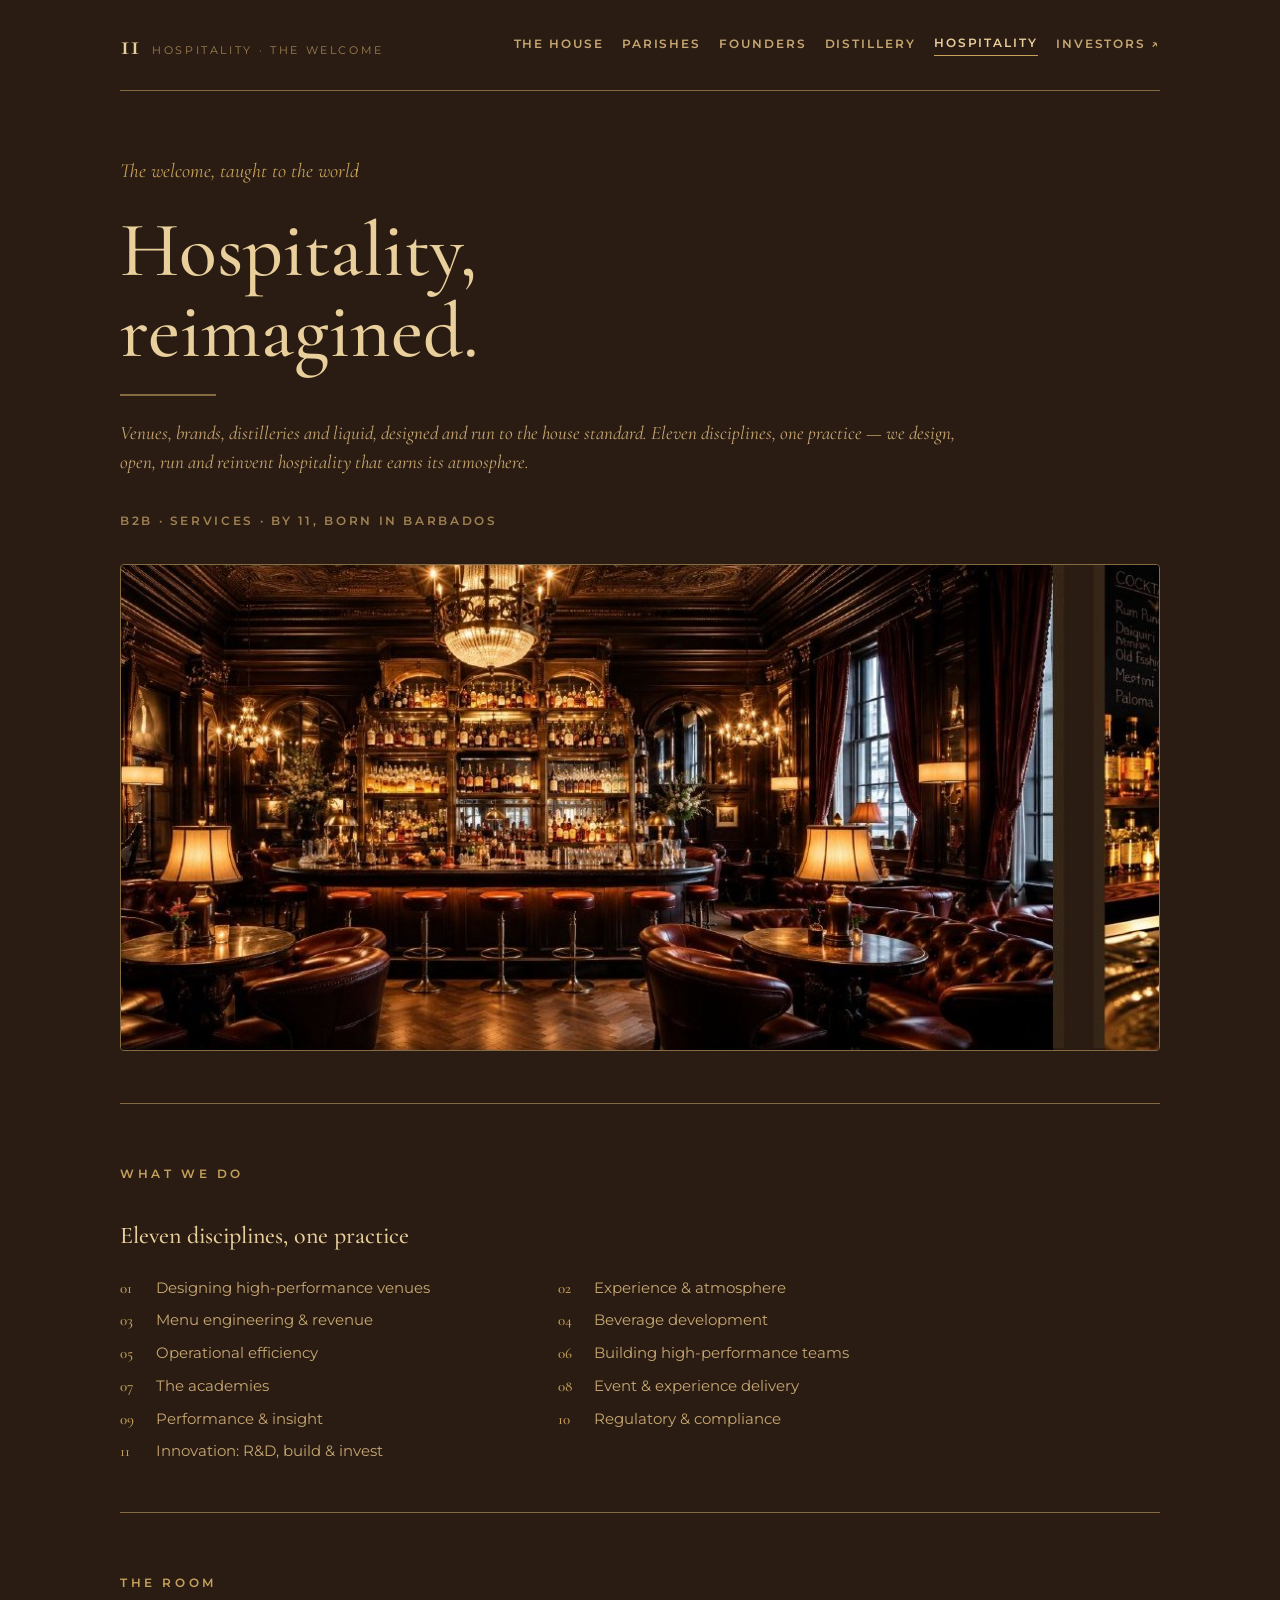
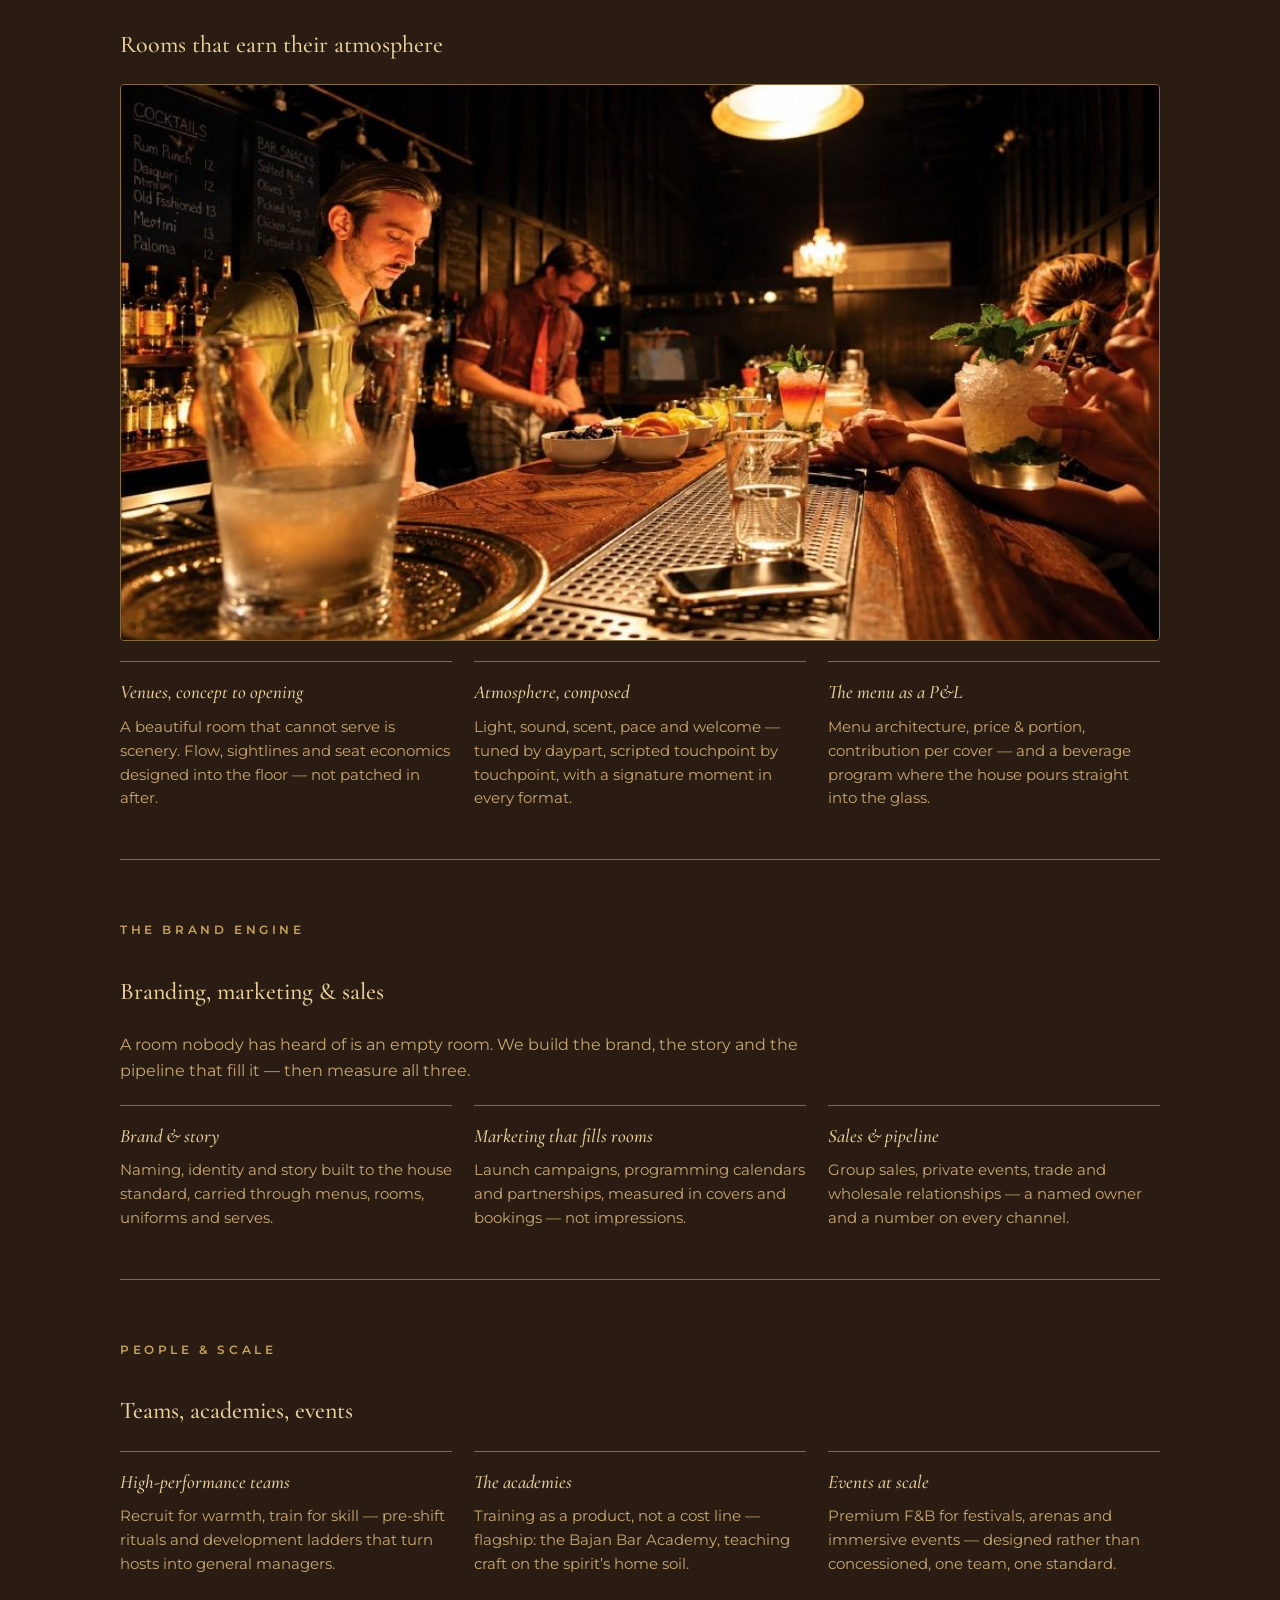
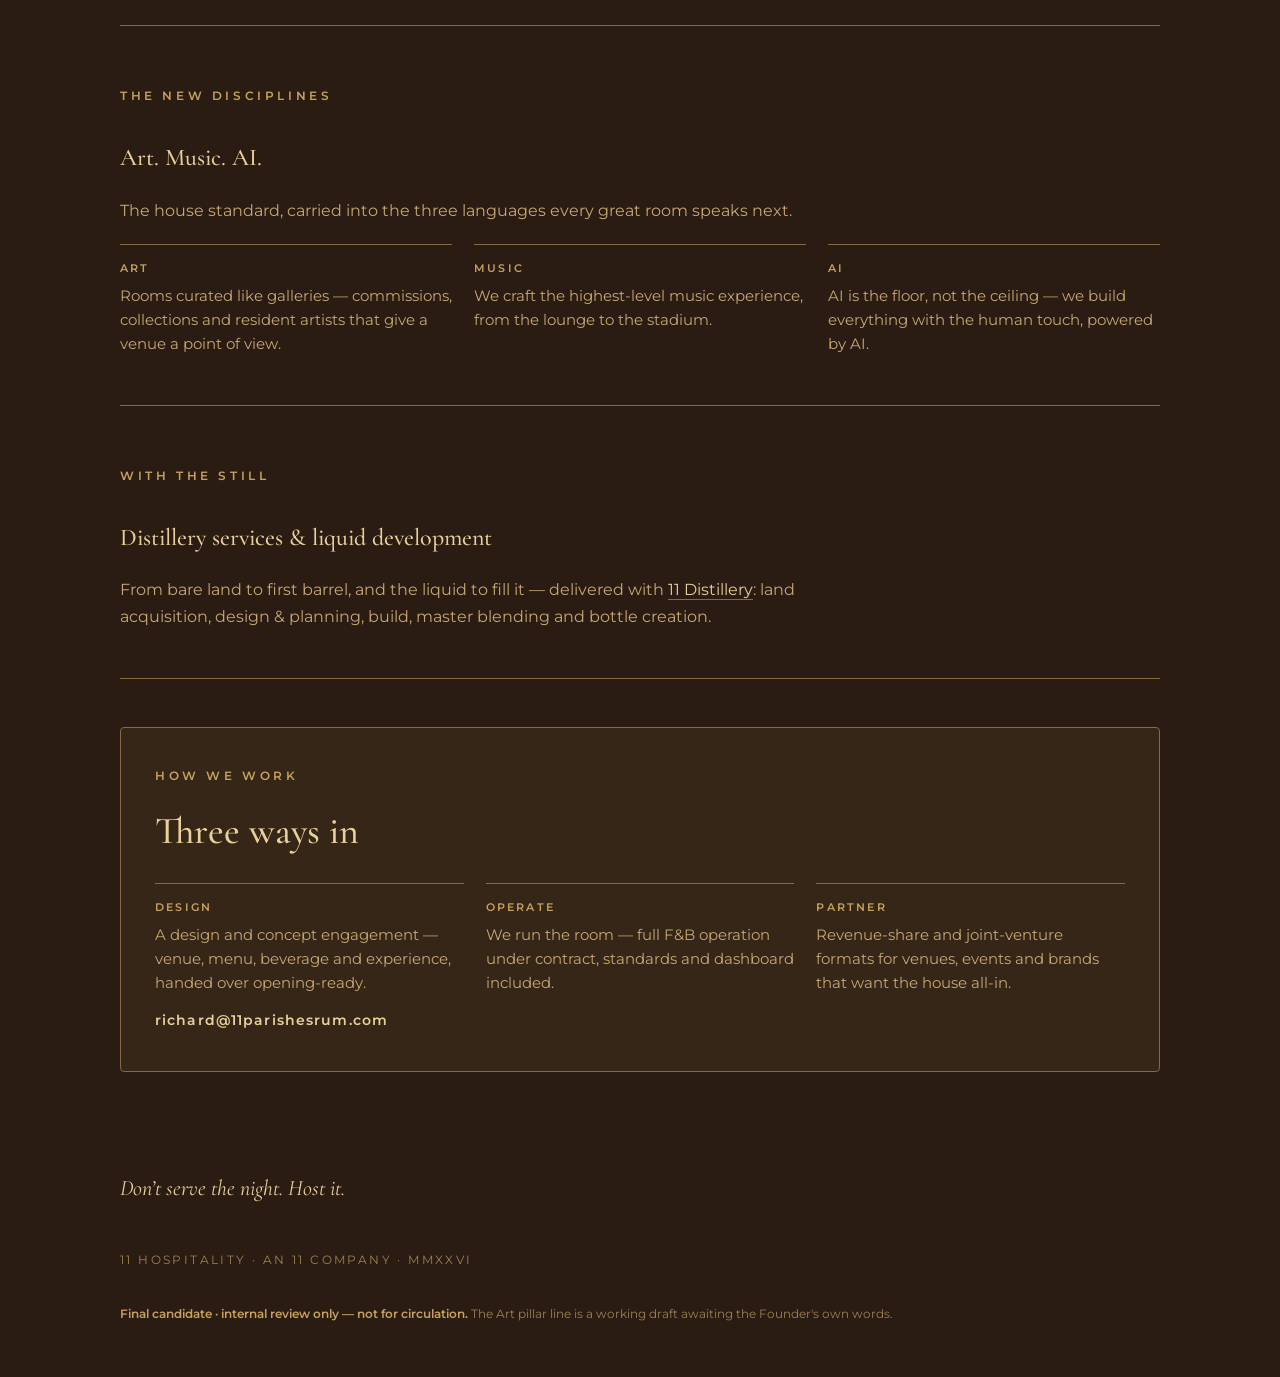
==== consultancy.html @ 9527bbc1 "Nav: 'Live site' -> 'Investors'; remove Final candidate badge Co-Authored-By: Claude Fable 5 <norepl" ====
<!DOCTYPE html>
<html lang="en">
<head>
<meta charset="utf-8">
<meta name="viewport" content="width=device-width, initial-scale=1, viewport-fit=cover">
<title>11 Hospitality</title>
<link rel="stylesheet" href="https://fonts.googleapis.com/css2?family=Cormorant+Garamond:ital,wght@0,400;0,500;0,600;1,400;1,500&family=Montserrat:wght@400;500;600;700&display=swap">
<link rel="stylesheet" href="style.css">
</head>
<body>
<div class="wrap">
  <header class="top">
    <div class="mark"><a class="eleven" href="index.html">11</a><span class="dom">Hospitality · The welcome</span></div>
    <nav class="site">
      <a href="index.html">The House</a>
      <a href="parishes.html">Parishes</a>
      <a href="founders-club.html">Founders</a>
      <a href="distillery.html">Distillery</a>
      <a class="here" href="consultancy.html">Hospitality</a>
      <a href="https://www.11parishesrum.com/" target="_blank" rel="noopener">Investors ↗</a>
    </nav>
  </header>

  <div class="hero">
    <p class="pre">The welcome, taught to the world</p>
    <h1>Hospitality,<br>reimagined.</h1>
    <div class="hrule"></div>
    <p class="lede">Venues, brands, distilleries and liquid, designed and run to the house standard. Eleven disciplines, one practice — we design, open, run and reinvent hospitality that earns its atmosphere.</p>
    <p class="coming">B2B · Services · By 11, born in Barbados</p>
    <img class="banner" src="assets/room.jpg" alt="A room composed to the house standard">
  </div>

  <section>
    <p class="kicker">What we do</p>
    <h2>Eleven disciplines, one practice</h2>
    <ol class="disc">
      <li><b>01</b> Designing high-performance venues</li>
      <li><b>02</b> Experience &amp; atmosphere</li>
      <li><b>03</b> Menu engineering &amp; revenue</li>
      <li><b>04</b> Beverage development</li>
      <li><b>05</b> Operational efficiency</li>
      <li><b>06</b> Building high-performance teams</li>
      <li><b>07</b> The academies</li>
      <li><b>08</b> Event &amp; experience delivery</li>
      <li><b>09</b> Performance &amp; insight</li>
      <li><b>10</b> Regulatory &amp; compliance</li>
      <li><b>11</b> Innovation: R&amp;D, build &amp; invest</li>
    </ol>
  </section>

  <section>
    <p class="kicker">The room</p>
    <h2>Rooms that earn their atmosphere</h2>
    <img class="banner" src="assets/welcome.jpg" alt="The welcome — the room at service">
    <div class="cols">
      <div class="col"><h3>Venues, concept to opening</h3><p>A beautiful room that cannot serve is scenery. Flow, sightlines and seat economics designed into the floor — not patched in after.</p></div>
      <div class="col"><h3>Atmosphere, composed</h3><p>Light, sound, scent, pace and welcome — tuned by daypart, scripted touchpoint by touchpoint, with a signature moment in every format.</p></div>
      <div class="col"><h3>The menu as a P&amp;L</h3><p>Menu architecture, price &amp; portion, contribution per cover — and a beverage program where the house pours straight into the glass.</p></div>
    </div>
  </section>

  <section>
    <p class="kicker">The brand engine</p>
    <h2>Branding, marketing &amp; sales</h2>
    <p class="lede">A room nobody has heard of is an empty room. We build the brand, the story and the pipeline that fill it — then measure all three.</p>
    <div class="cols">
      <div class="col"><h3>Brand &amp; story</h3><p>Naming, identity and story built to the house standard, carried through menus, rooms, uniforms and serves.</p></div>
      <div class="col"><h3>Marketing that fills rooms</h3><p>Launch campaigns, programming calendars and partnerships, measured in covers and bookings — not impressions.</p></div>
      <div class="col"><h3>Sales &amp; pipeline</h3><p>Group sales, private events, trade and wholesale relationships — a named owner and a number on every channel.</p></div>
    </div>
  </section>

  <section>
    <p class="kicker">People &amp; scale</p>
    <h2>Teams, academies, events</h2>
    <div class="cols">
      <div class="col"><h3>High-performance teams</h3><p>Recruit for warmth, train for skill — pre-shift rituals and development ladders that turn hosts into general managers.</p></div>
      <div class="col"><h3>The academies</h3><p>Training as a product, not a cost line — flagship: the Bajan Bar Academy, teaching craft on the spirit&rsquo;s home soil.</p></div>
      <div class="col"><h3>Events at scale</h3><p>Premium F&amp;B for festivals, arenas and immersive events — designed rather than concessioned, one team, one standard.</p></div>
    </div>
  </section>

  <section>
    <p class="kicker">The new disciplines</p>
    <h2>Art. Music. AI.</h2>
    <p class="lede">The house standard, carried into the three languages every great room speaks next.</p>
    <div class="cols">
      <div class="col"><span class="tag">Art</span><p>Rooms curated like galleries — commissions, collections and resident artists that give a venue a point of view.</p></div>
      <div class="col"><span class="tag">Music</span><p>We craft the highest-level music experience, from the lounge to the stadium.</p></div>
      <div class="col"><span class="tag">AI</span><p>AI is the floor, not the ceiling — we build everything with the human touch, powered by AI.</p></div>
    </div>
  </section>

  <section>
    <p class="kicker">With the still</p>
    <h2>Distillery services &amp; liquid development</h2>
    <p class="lede">From bare land to first barrel, and the liquid to fill it — delivered with <a href="distillery.html">11 Distillery</a>: land acquisition, design &amp; planning, build, master blending and bottle creation.</p>
  </section>

  <section class="last">
    <div class="band">
      <p class="kicker">How we work</p>
      <h2>Three ways in</h2>
      <div class="cols" style="padding-top:6px;">
        <div class="col"><span class="tag">Design</span><p>A design and concept engagement — venue, menu, beverage and experience, handed over opening-ready.</p></div>
        <div class="col"><span class="tag">Operate</span><p>We run the room — full F&amp;B operation under contract, standards and dashboard included.</p></div>
        <div class="col"><span class="tag">Partner</span><p>Revenue-share and joint-venture formats for venues, events and brands that want the house all-in.</p></div>
      </div>
      <p class="mail">richard@11parishesrum.com</p>
    </div>
  </section>

  <footer>
    <p class="line">Don&rsquo;t serve the night. Host it.</p>
    <p class="small">11 Hospitality · An 11 company · MMXXVI</p>
    <p class="note"><b>Final candidate · internal review only — not for circulation.</b> The Art pillar line is a working draft awaiting the Founder's own words.</p>
  </footer>
</div>
</body>
</html>
---- style.css ----
/* 11 house — shared estate styles. One dark-rum world. */
:root{
  --rum:#2A1C12; --panel:#352618; --panel-2:#3E2C1C;
  --display:#E9CF9B; --body:#C7A773; --kicker:#C6A15B; --quiet:#9E8052; --rule:#856B42;
  --serif:'Cormorant Garamond', Georgia, serif; --sans:Montserrat, Arial, sans-serif;
  color-scheme: dark;
}
*{box-sizing:border-box;}
body{margin:0; background:var(--rum); color:var(--body); font-family:var(--sans); font-size:16px; line-height:1.65;
  padding-left:max(16px, env(safe-area-inset-left, 0px)); padding-right:max(16px, env(safe-area-inset-right, 0px));}
img{max-width:100%;}
.wrap{max-width:1040px; margin:0 auto;}
a{color:var(--display); text-decoration:none; border-bottom:1px solid var(--rule);}
a:hover{border-bottom-color:var(--display);}
a:focus-visible{outline:2px solid var(--kicker); outline-offset:3px;}
h1,h2,h3{font-family:var(--serif); font-weight:500; color:var(--display); text-wrap:balance; margin:0;}
.kicker{font-size:12px; font-weight:600; letter-spacing:.3em; text-transform:uppercase; color:var(--kicker);}

/* masthead + nav */
header.top{display:flex; align-items:center; justify-content:space-between; gap:14px; padding-block:20px; border-bottom:1px solid var(--rule); flex-wrap:wrap;}
.mark{display:flex; align-items:baseline; gap:12px;}
.mark a.eleven{font-family:var(--serif); font-size:30px; font-weight:600; color:var(--display); border-bottom:none;}
.mark .dom{font-size:11px; letter-spacing:.24em; color:var(--quiet); text-transform:uppercase;}
nav.site{display:flex; gap:18px; flex-wrap:wrap; align-items:center;}
nav.site a{font-size:12px; font-weight:600; letter-spacing:.16em; text-transform:uppercase; color:var(--body); border-bottom:none; padding-bottom:2px;}
nav.site a:hover{color:var(--display);}
nav.site a.here{color:var(--display); border-bottom:1px solid var(--kicker);}
.test{font-size:10px; font-weight:700; letter-spacing:.2em; text-transform:uppercase; color:var(--rum); background:var(--kicker); padding:4px 9px; border-radius:2px; white-space:nowrap;}

/* hero */
.hero{padding-block:64px 52px; border-bottom:1px solid var(--rule); display:flex; flex-direction:column; gap:22px;}
.hero .pre{font-family:var(--serif); font-style:italic; font-size:20px; color:var(--kicker); margin:0;}
.hero h1{font-size:clamp(46px, 7vw, 78px); line-height:1.04;}
.hero .hrule{width:96px; height:2px; background:var(--rule);}
.hero p.lede{font-family:var(--serif); font-style:italic; font-size:19px; line-height:1.55; margin:0; max-width:44em;}
.hero .coming{font-size:12px; font-weight:600; letter-spacing:.22em; text-transform:uppercase; color:var(--quiet);}

/* sections */
section{padding-block:48px; border-bottom:1px solid var(--rule); display:flex; flex-direction:column; gap:20px;}
section.last{border-bottom:none;}
.lede{margin:0; max-width:44em;}
.cols{display:grid; grid-template-columns:repeat(3, 1fr); gap:22px;}
.cols.four{grid-template-columns:repeat(4, 1fr);}
.cols.two{grid-template-columns:repeat(2, 1fr);}
@media (max-width: 880px){ .cols, .cols.two{grid-template-columns:1fr;} .cols.four{grid-template-columns:1fr 1fr;} }
@media (max-width: 500px){ .cols.four{grid-template-columns:1fr;} }
.col{border-top:1px solid var(--rule); padding-top:14px; display:flex; flex-direction:column; gap:8px; min-width:0;}
.col h3{font-size:19px; font-style:italic;}
.col .tag{font-size:11px; font-weight:600; letter-spacing:.2em; text-transform:uppercase; color:var(--kicker);}
.col p{margin:0; font-size:14.5px;}

/* cards */
.cards{display:grid; grid-template-columns:repeat(3, 1fr); gap:22px;}
@media (max-width: 880px){ .cards{grid-template-columns:1fr;} }
.card{background:var(--panel); border:1px solid var(--rule); border-radius:4px; padding:28px 26px; display:flex; flex-direction:column; gap:12px; min-width:0;}
.card .ord{font-size:11px; font-weight:600; letter-spacing:.22em; text-transform:uppercase; color:var(--kicker);}
.card h3{font-size:27px;}
.card .abv{font-size:12px; letter-spacing:.18em; text-transform:uppercase; color:var(--quiet);}
.card p{margin:0; font-size:14.5px;}
.card ul{margin:0; padding:0; list-style:none; display:flex; flex-direction:column; gap:6px; font-size:14px;}
.card ul li{padding-left:15px; position:relative;}
.card ul li::before{content:"·"; position:absolute; left:2px; color:var(--kicker);}
.card .cta{margin-top:auto; padding-top:12px; border-top:1px solid var(--rule); font-size:12.5px; letter-spacing:.14em; text-transform:uppercase; font-weight:600;}
.card .cta a{border-bottom:none;}
.card .cta a::after{content:" →";}

/* discipline list */
.disc{display:grid; grid-template-columns:1fr 1fr; gap:8px 36px; margin:0; padding:0; list-style:none; font-size:15px; max-width:56em;}
@media (max-width: 700px){ .disc{grid-template-columns:1fr;} }
.disc li{padding-left:0; display:flex; gap:12px; align-items:baseline;}
.disc li b{font-family:var(--serif); color:var(--kicker); font-weight:500; min-width:1.6em;}

/* band */
.band{background:var(--panel); border:1px solid var(--rule); border-radius:4px; padding:38px 34px; display:flex; flex-direction:column; gap:14px;}
.band h2{font-size:clamp(28px, 4vw, 38px);}
.band p{margin:0; max-width:46em;}
.band .mail{font-size:14px; letter-spacing:.08em; color:var(--display); font-weight:600;}
.reserve{font-family:var(--serif); font-style:italic; font-size:18px; color:var(--quiet); margin:0;}
.smallnote{font-size:12px; color:var(--quiet); margin:0;}

/* imagery — from the working wall */
.ph{width:100%; display:block; border:1px solid var(--rule); border-radius:4px;}
.banner{width:100%; display:block; border:1px solid var(--rule); border-radius:4px;}
.card img.ph{height:200px; object-fit:cover;}
.card img.ph.black{object-position:88% center;}
.col img.ph{height:210px; object-fit:cover;}

/* footer */
footer{padding-block:28px 42px; display:flex; flex-direction:column; gap:10px;}
footer .line{font-family:var(--serif); font-style:italic; font-size:22px; color:var(--display);}
footer .small{font-size:12px; letter-spacing:.2em; text-transform:uppercase; color:var(--quiet);}
footer .note{font-size:12px; color:var(--quiet);}
footer .note b{color:var(--kicker); font-weight:600;}
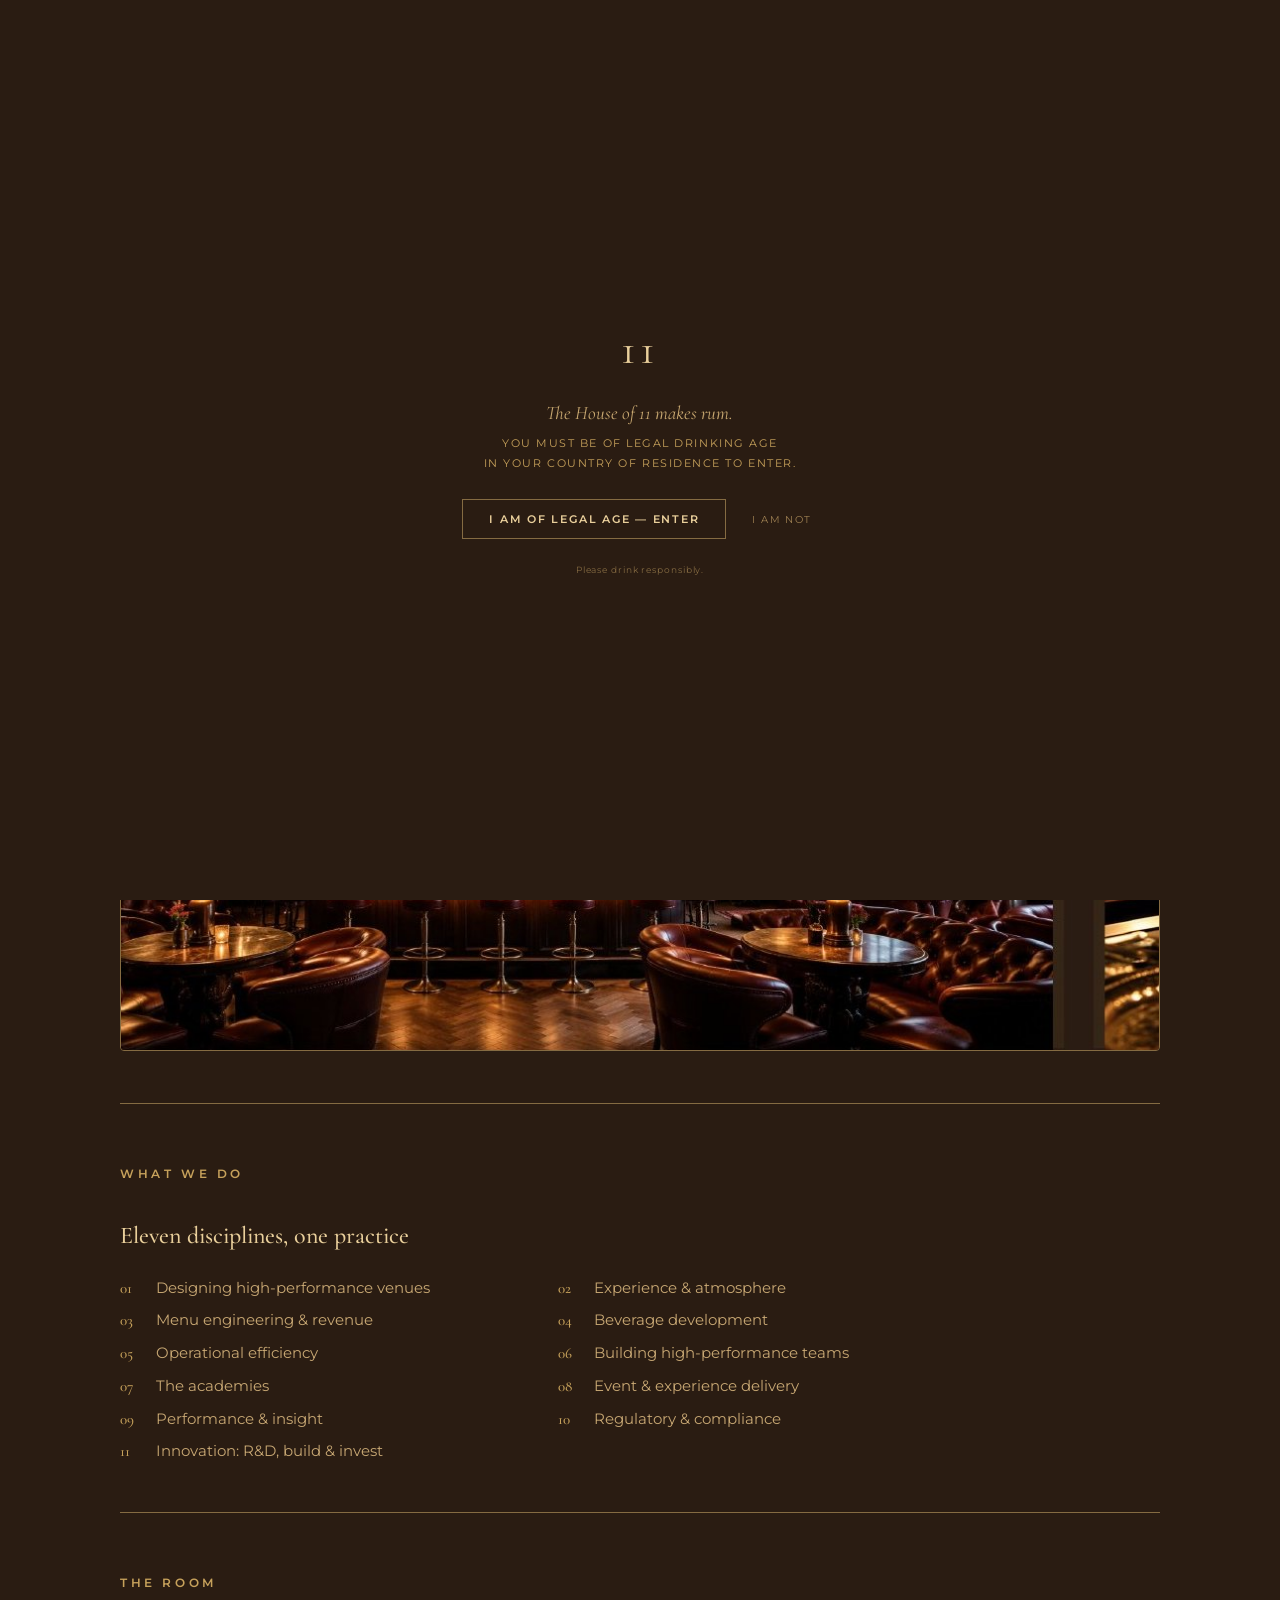
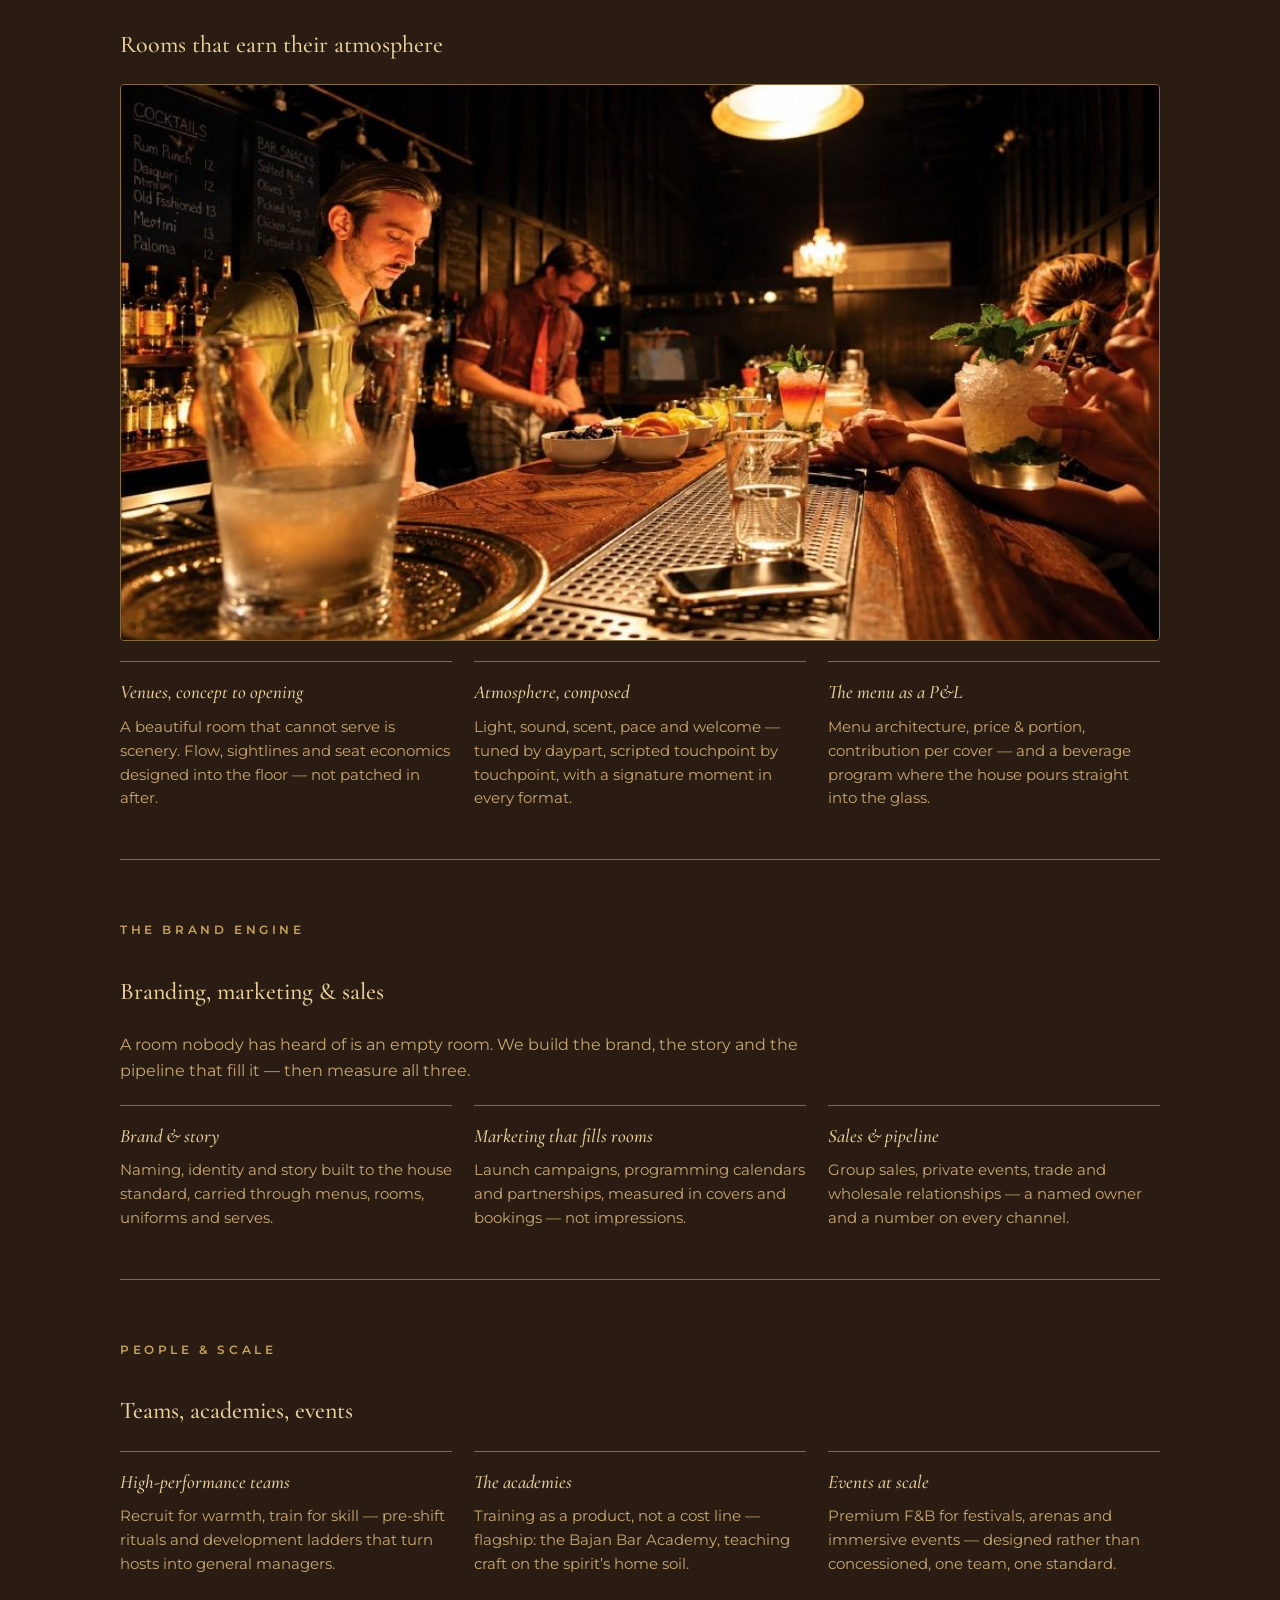
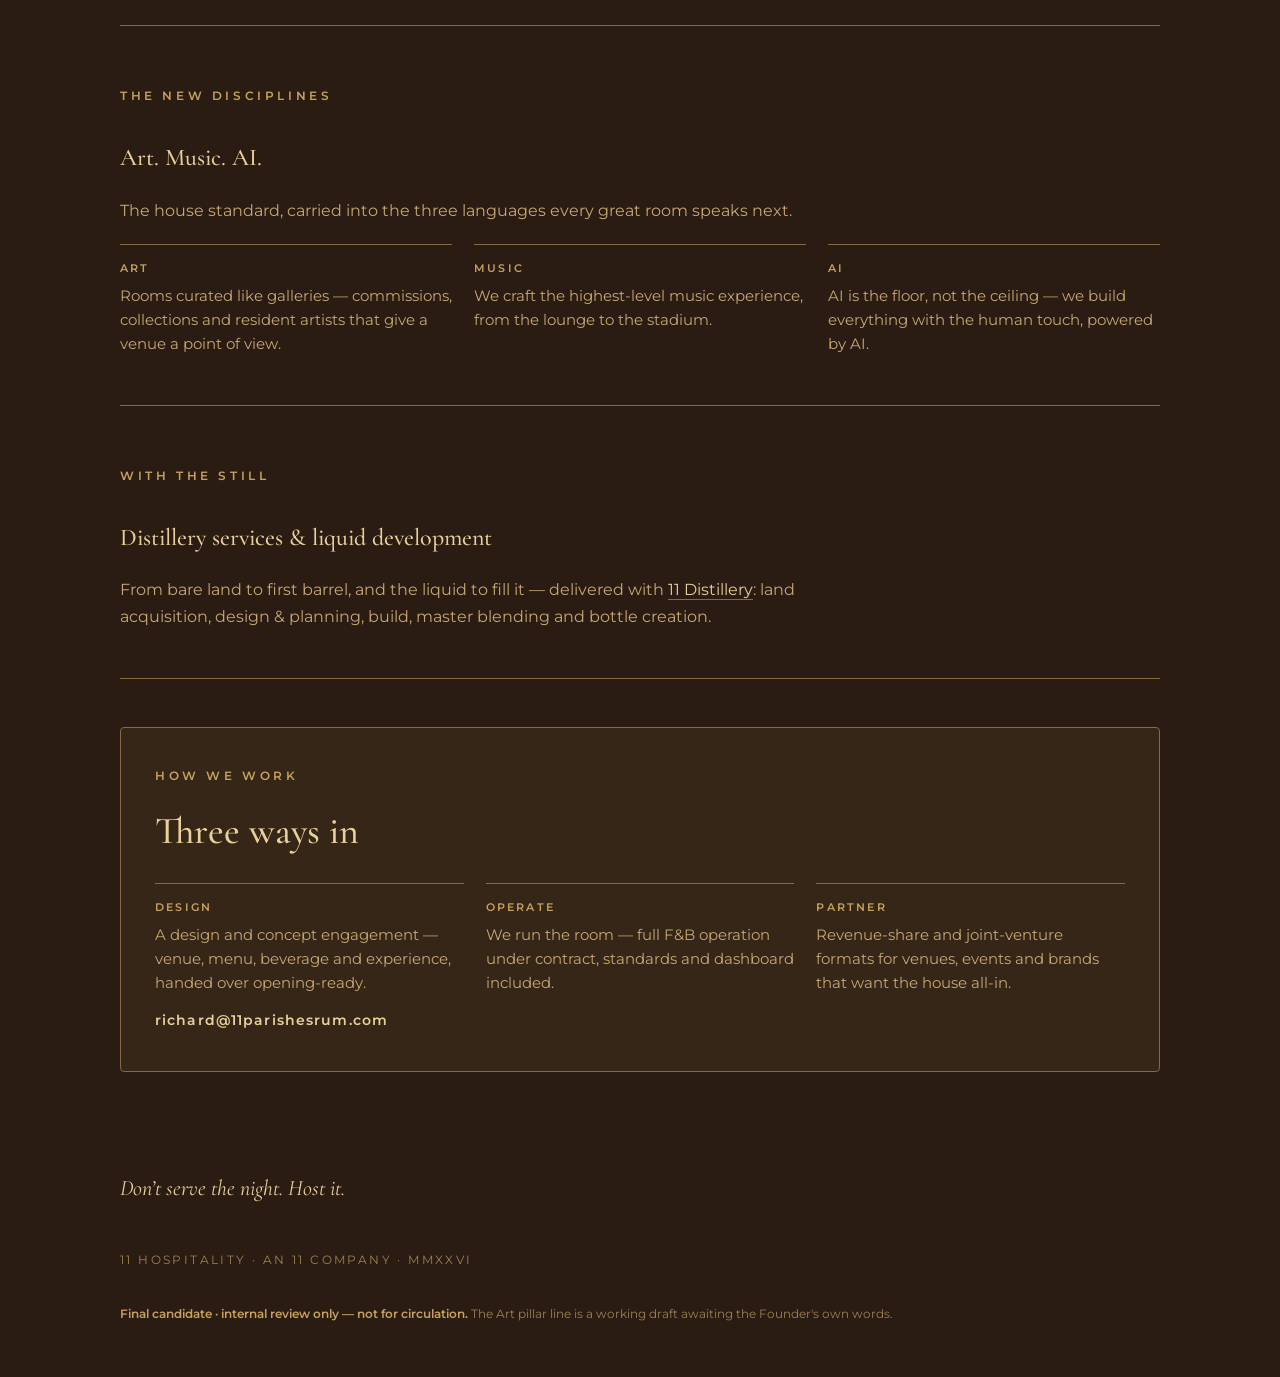
==== commit 461d02f4: "Age-affirmation gate on all pages — compliance fix from Operating System review Co-Authored-By: Clau" ====
--- a/consultancy.html
+++ b/consultancy.html
@@ -116,5 +116,27 @@
     <p class="note"><b>Final candidate · internal review only — not for circulation.</b> The Art pillar line is a working draft awaiting the Founder's own words.</p>
   </footer>
 </div>
+
+<div id="agegate" role="dialog" aria-modal="true" style="position:fixed;inset:0;z-index:9999;background:#2A1C12;display:none;align-items:center;justify-content:center;text-align:center;padding:24px;">
+  <div style="max-width:30em;">
+    <div style="font-family:'Cormorant Garamond',Georgia,serif;font-size:44px;color:#E9CF9B;letter-spacing:.08em;">11</div>
+    <p style="font-family:'Cormorant Garamond',Georgia,serif;font-style:italic;font-size:19px;color:#C7A770;line-height:1.5;margin:14px 0 6px;">The House of 11 makes rum.</p>
+    <p style="font-family:Montserrat,sans-serif;font-size:11px;letter-spacing:.14em;text-transform:uppercase;color:#C6A15B;line-height:1.8;margin:0 0 22px;">You must be of legal drinking age<br>in your country of residence to enter.</p>
+    <button id="ageyes" style="background:none;border:1px solid #856B42;color:#E9CF9B;font-family:Montserrat,sans-serif;font-size:11px;letter-spacing:.16em;text-transform:uppercase;font-weight:600;padding:12px 26px;cursor:pointer;margin:4px 8px;">I am of legal age — enter</button>
+    <button id="ageno" style="background:none;border:none;color:#9E8052;font-family:Montserrat,sans-serif;font-size:10px;letter-spacing:.14em;text-transform:uppercase;padding:12px 10px;cursor:pointer;margin:4px;">I am not</button>
+    <p style="font-family:Montserrat,sans-serif;font-size:9px;letter-spacing:.1em;color:#856B42;margin-top:20px;">Please drink responsibly.</p>
+  </div>
+</div>
+<script>
+(function(){
+  var g=document.getElementById('agegate');if(!g)return;
+  var ok=false;
+  try{ok=sessionStorage.getItem('h11age')==='1';}catch(e){ok=false;}
+  if(!ok){g.style.display='flex';document.documentElement.style.overflow='hidden';}
+  var y=document.getElementById('ageyes'),n=document.getElementById('ageno');
+  if(y)y.onclick=function(){try{sessionStorage.setItem('h11age','1');}catch(e){}g.style.display='none';document.documentElement.style.overflow='';};
+  if(n)n.onclick=function(){window.location.href='https://www.responsibility.org/';};
+})();
+</script>
 </body>
 </html>
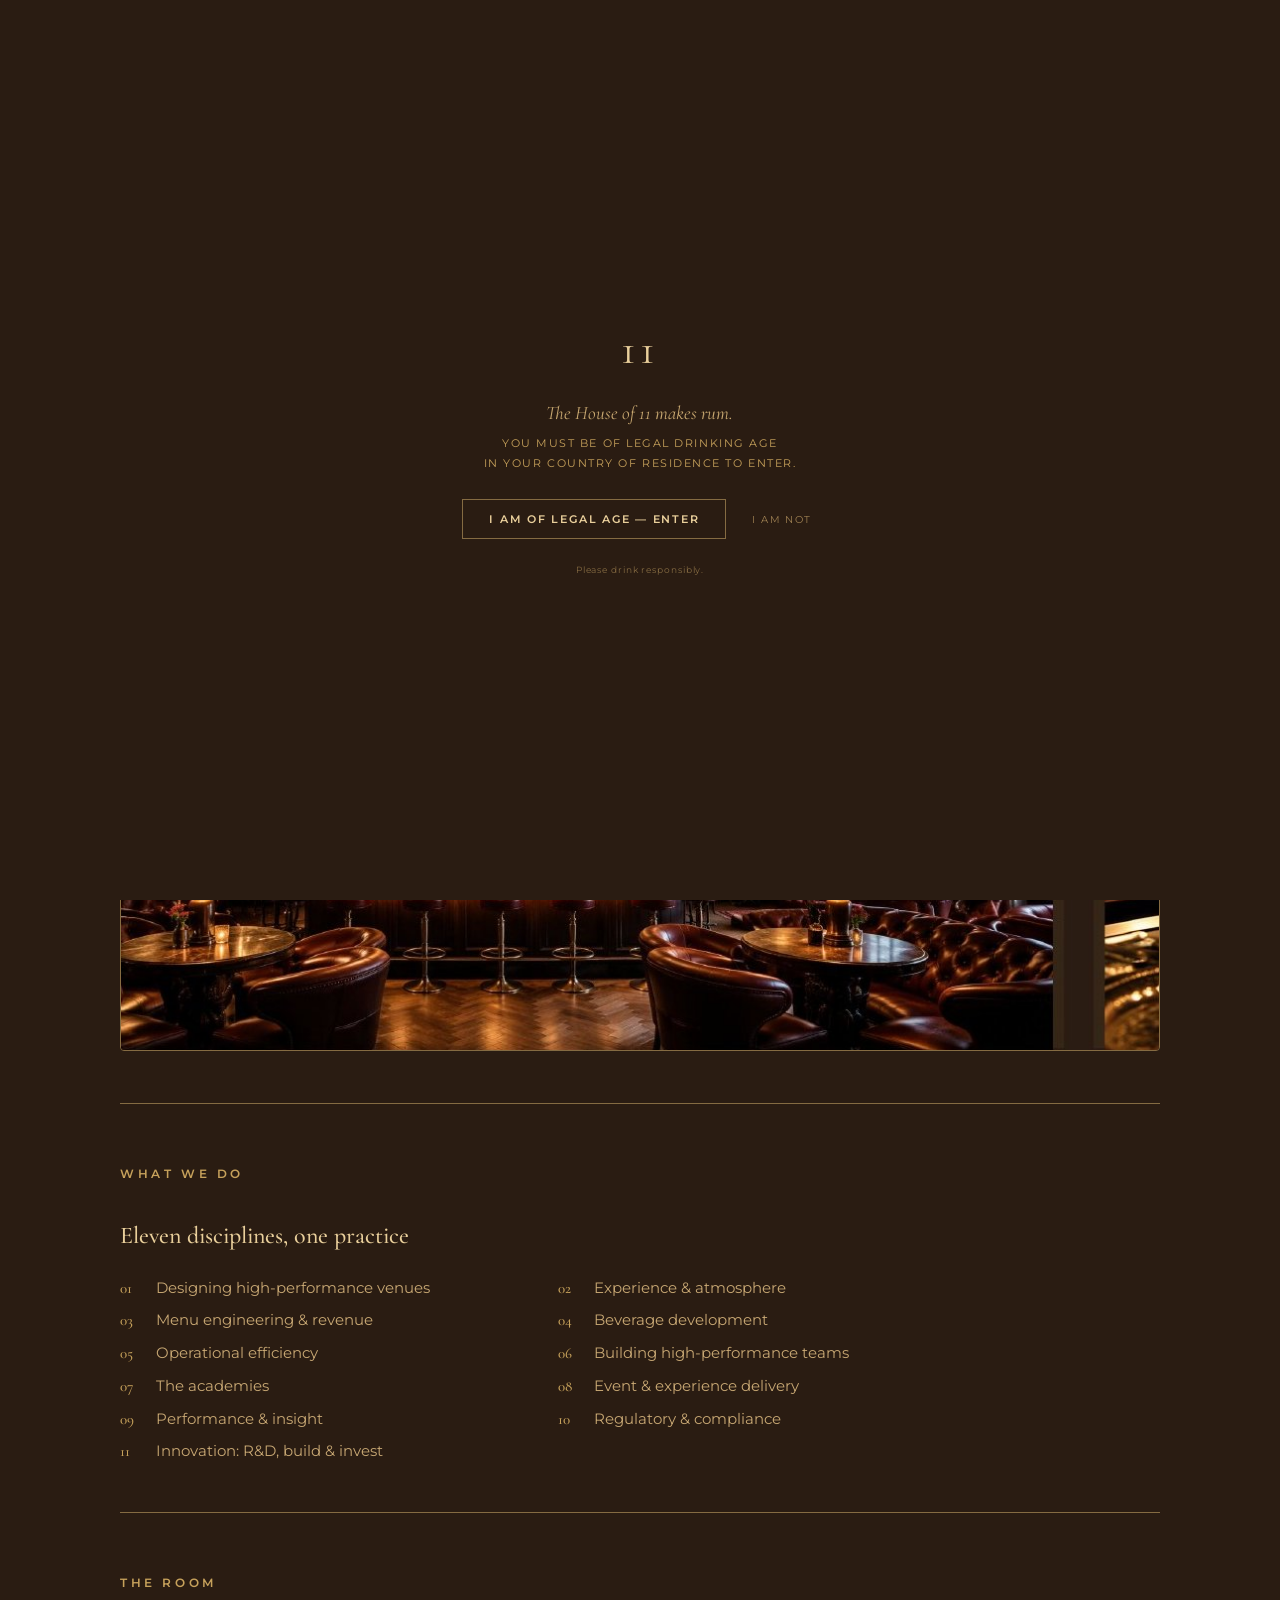
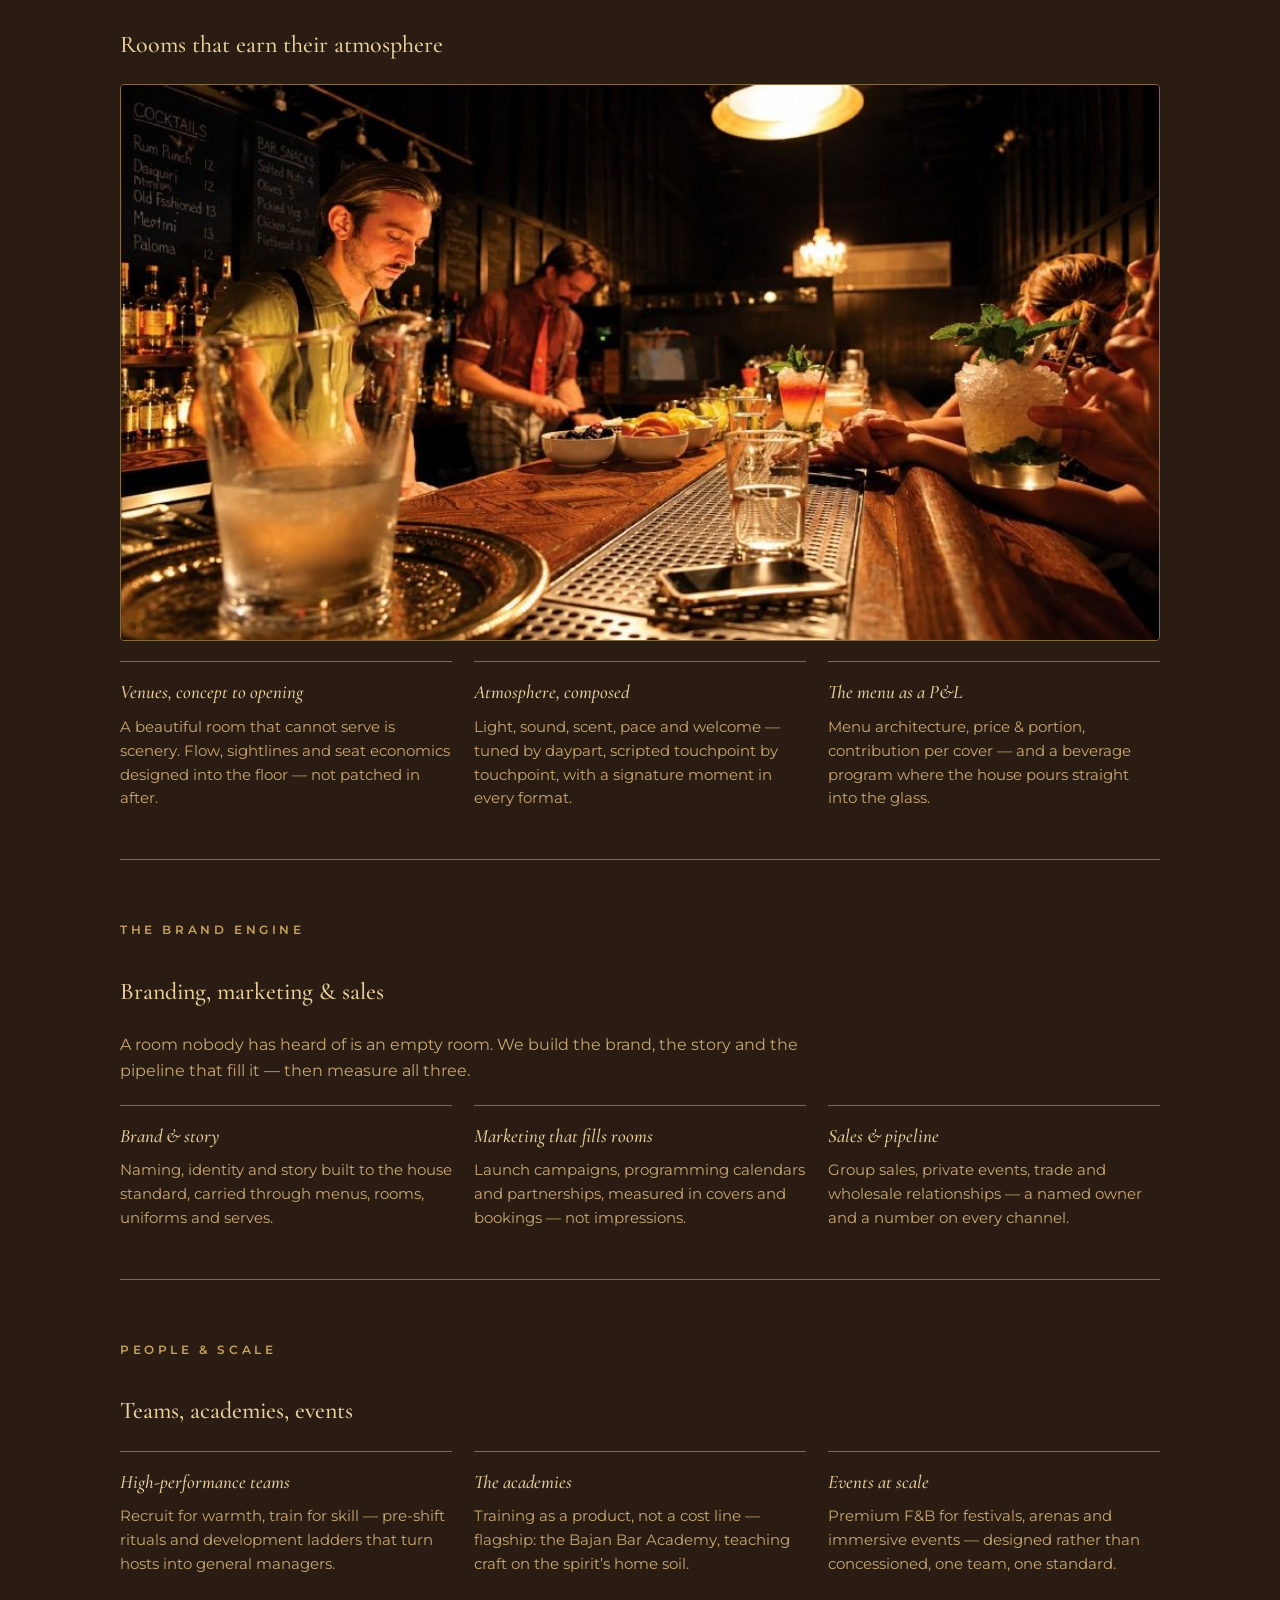
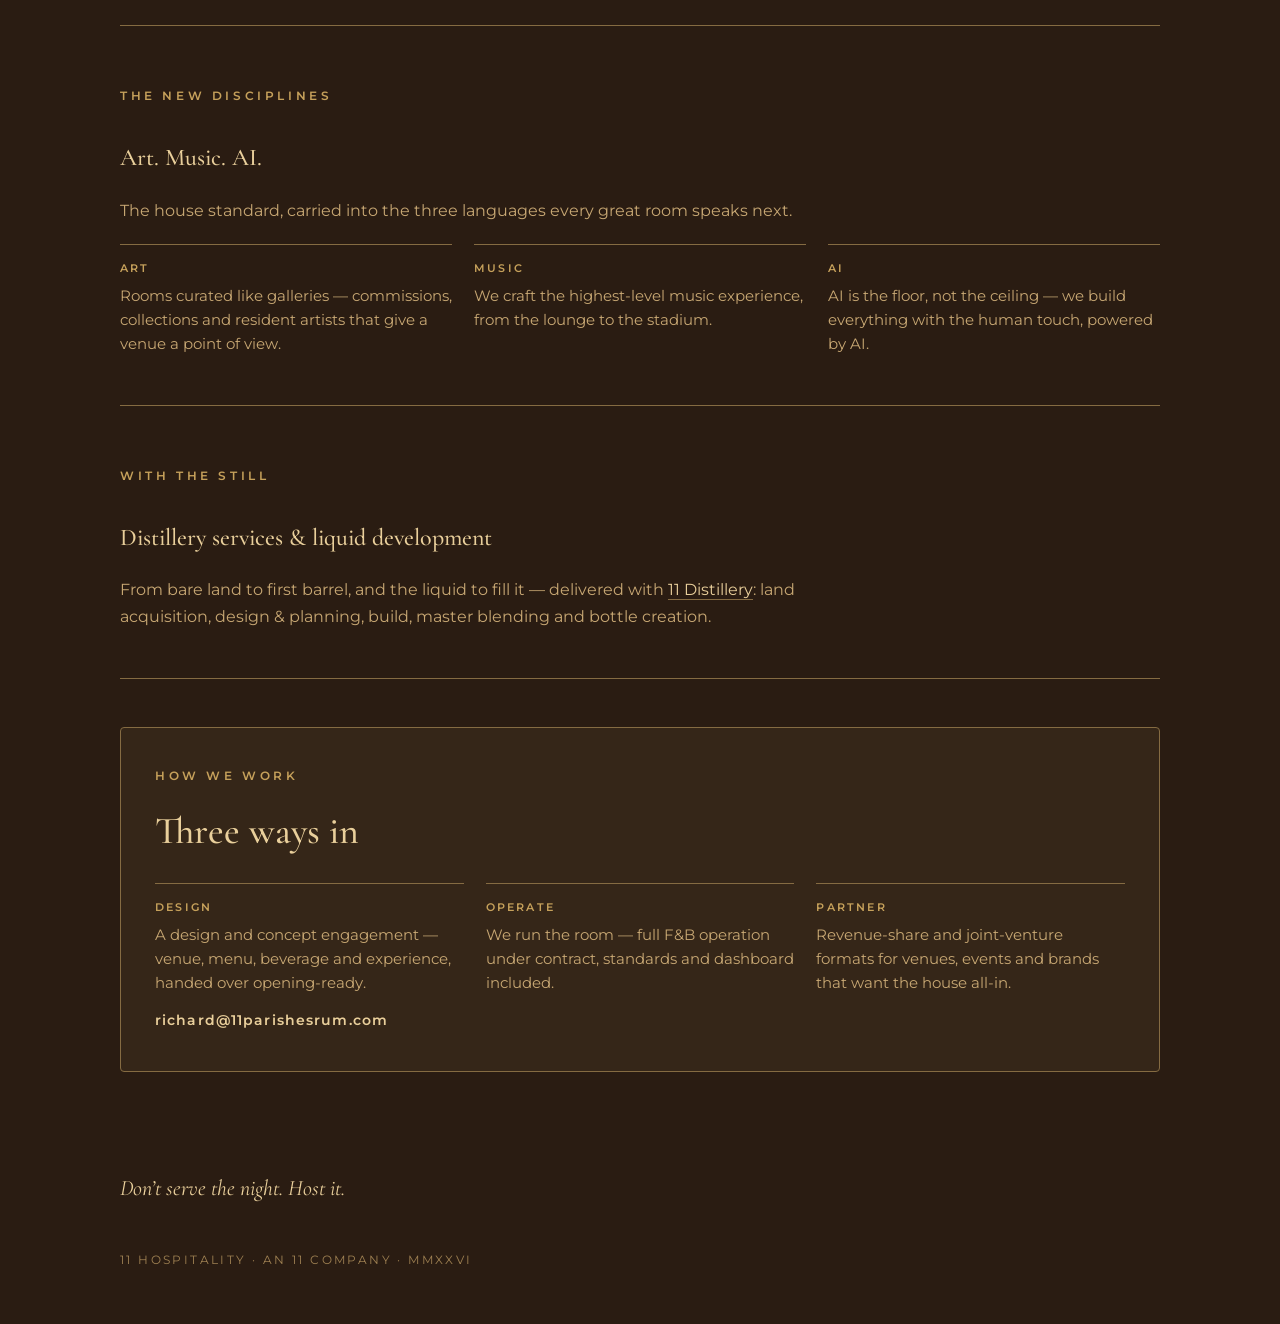
==== commit f1142528: "Remove internal-review footers from live pages — public site carries public language only Found by t" ====
--- a/consultancy.html
+++ b/consultancy.html
@@ -113,7 +113,6 @@
   <footer>
     <p class="line">Don&rsquo;t serve the night. Host it.</p>
     <p class="small">11 Hospitality · An 11 company · MMXXVI</p>
-    <p class="note"><b>Final candidate · internal review only — not for circulation.</b> The Art pillar line is a working draft awaiting the Founder's own words.</p>
   </footer>
 </div>
 
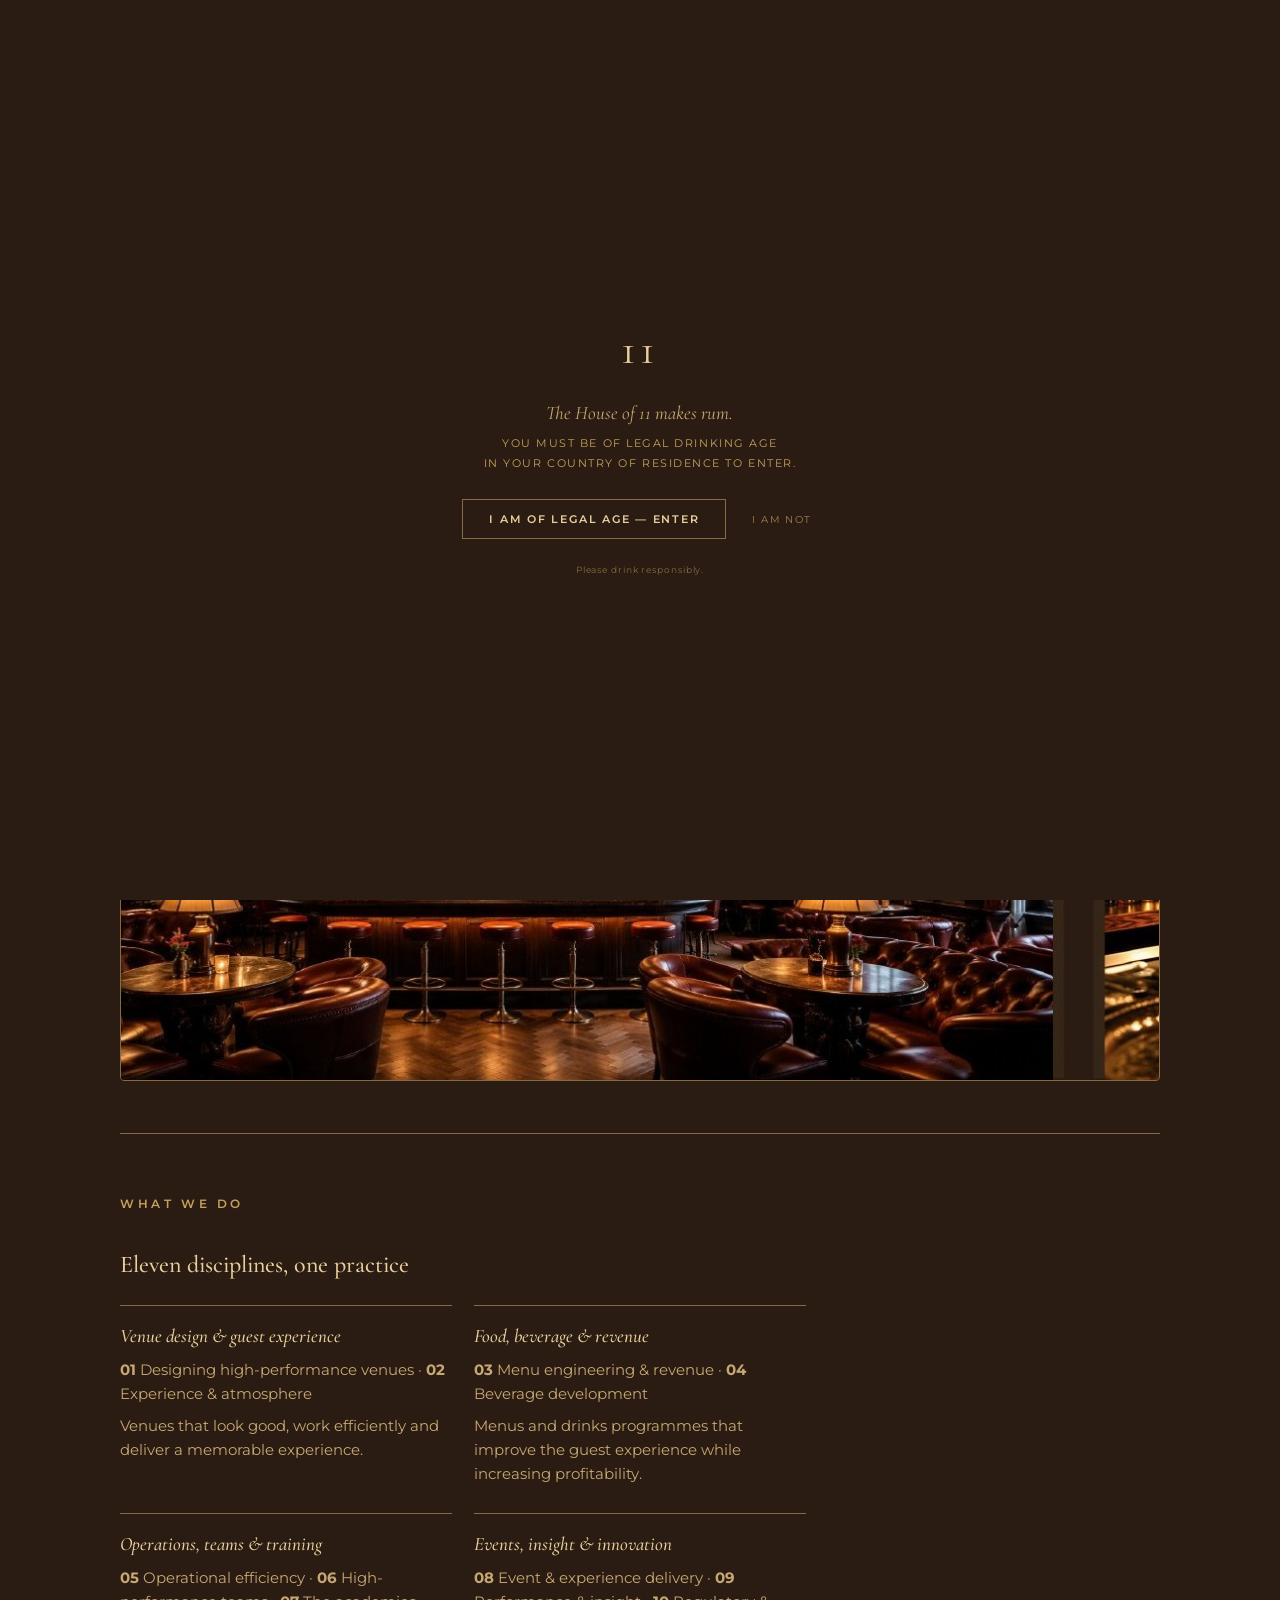
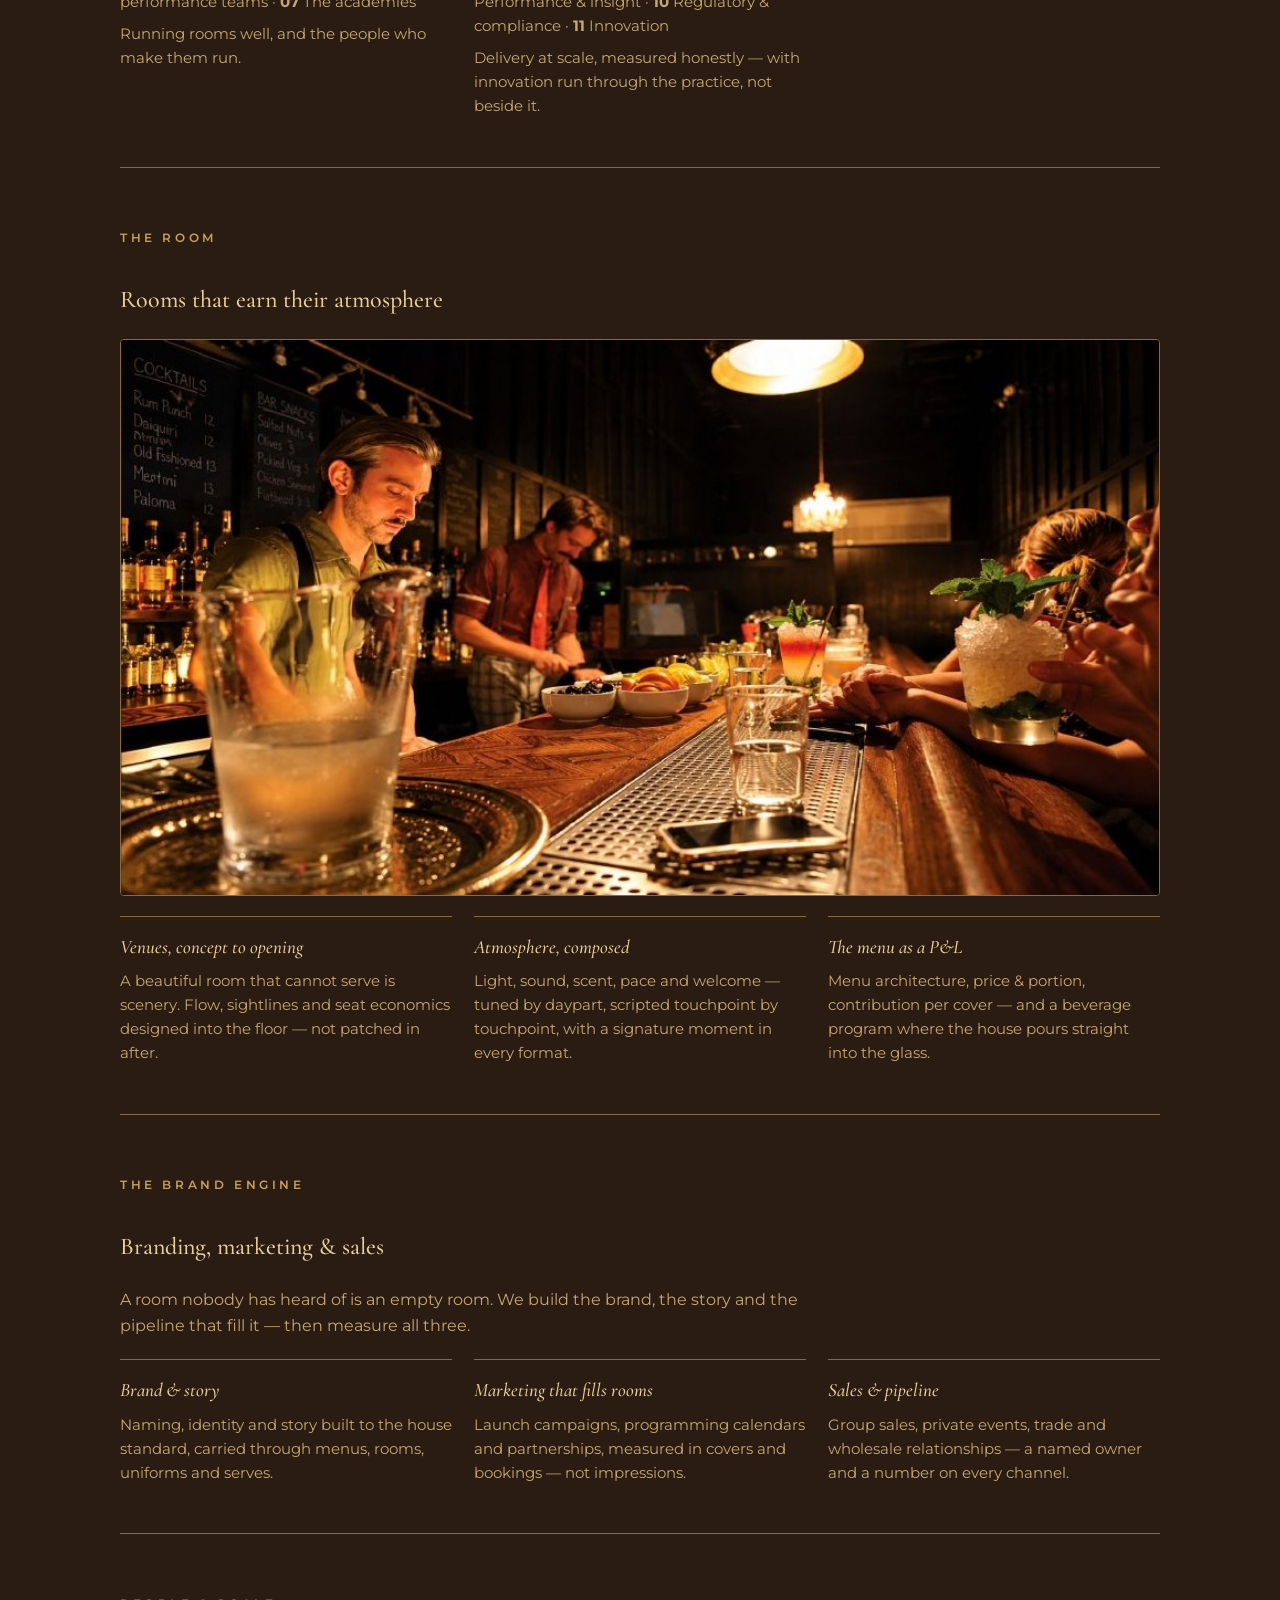
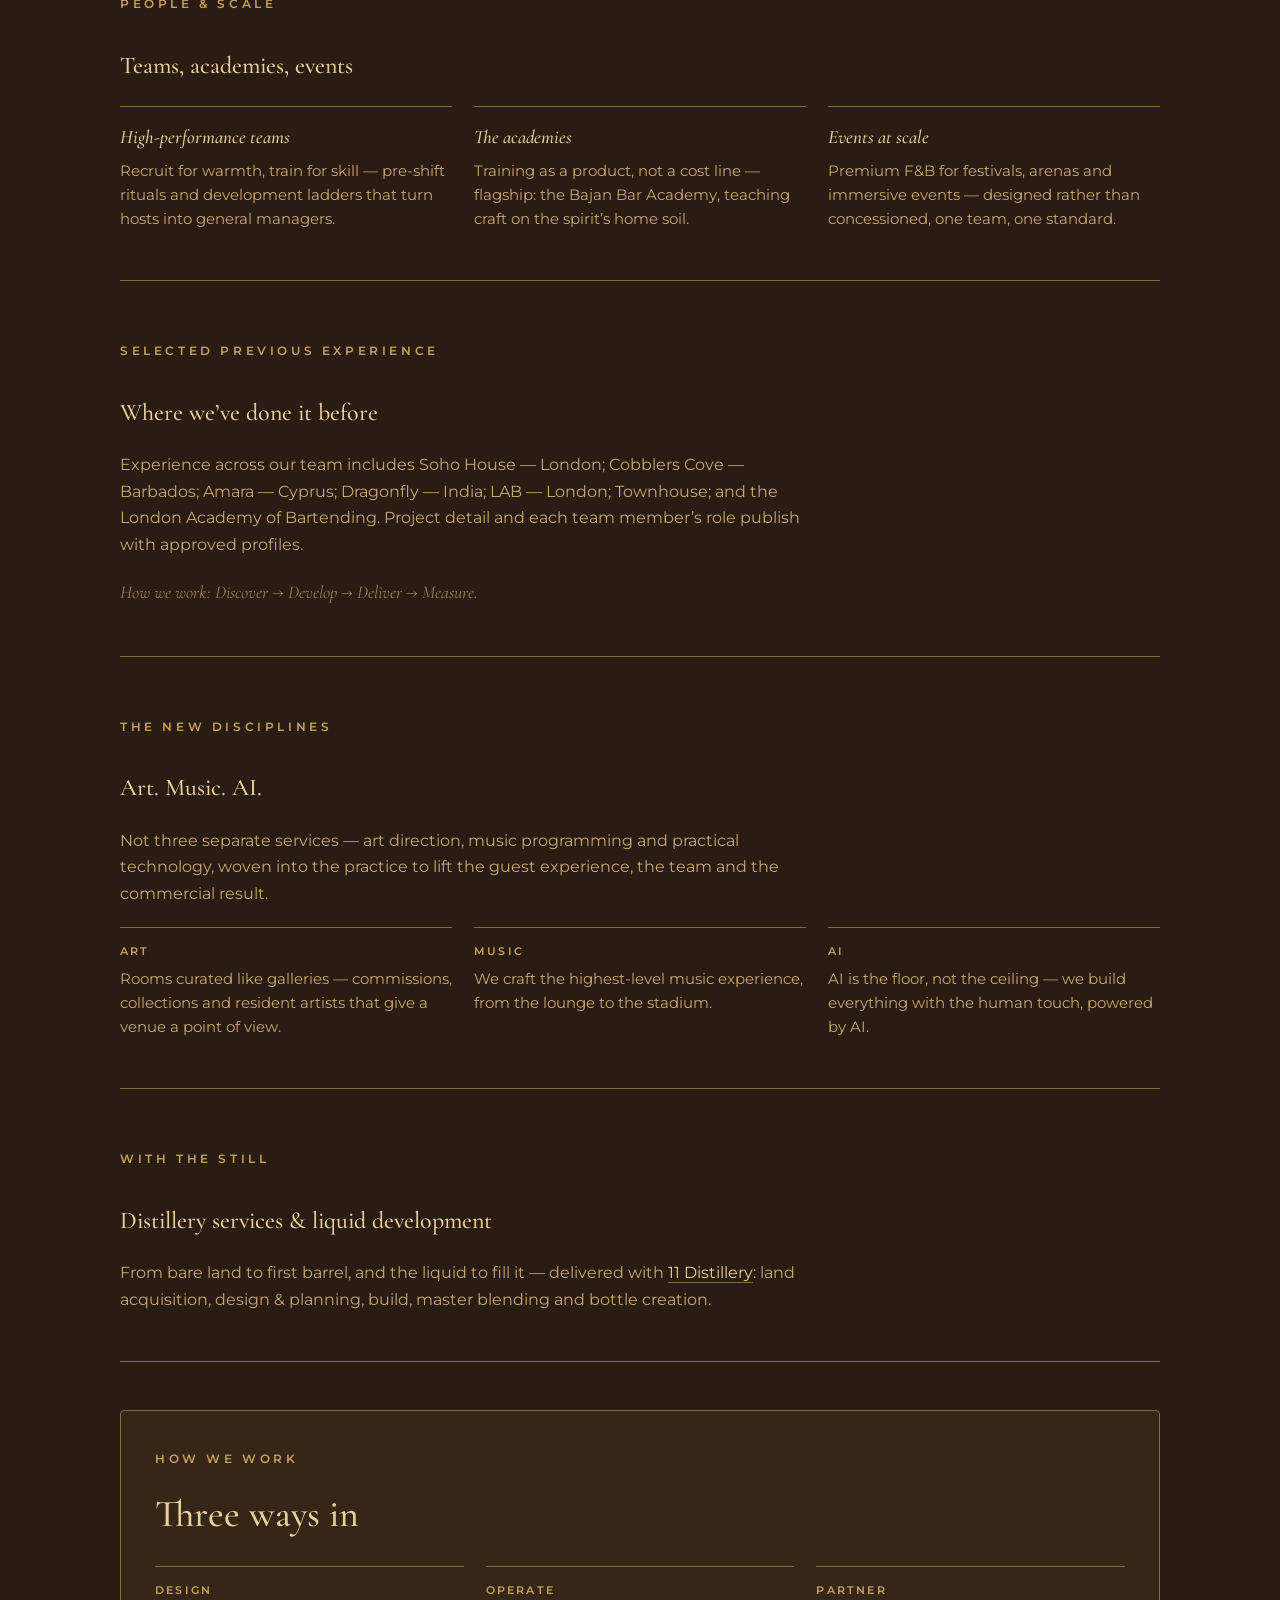
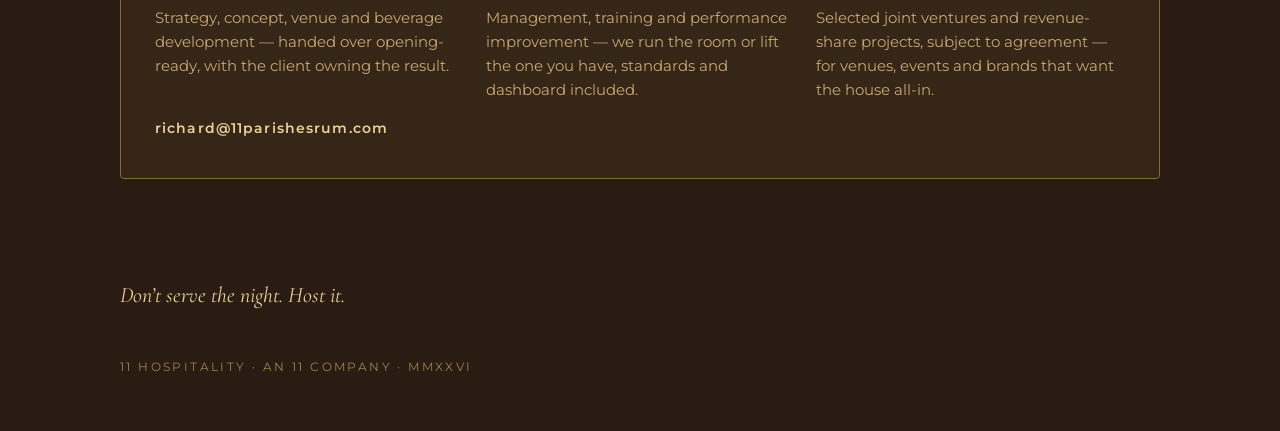
==== commit faf182d7: "Fold in Richard's 30-item site review (6 Nov) Home: international-house repositioning, 'born from ru" ====
--- a/consultancy.html
+++ b/consultancy.html
@@ -22,10 +22,10 @@
   </header>
 
   <div class="hero">
-    <p class="pre">The welcome, taught to the world</p>
-    <h1>Hospitality,<br>reimagined.</h1>
+    <p class="pre">11 Hospitality</p>
+    <h1>Creating exceptional<br>hospitality experiences.</h1>
     <div class="hrule"></div>
-    <p class="lede">Venues, brands, distilleries and liquid, designed and run to the house standard. Eleven disciplines, one practice — we design, open, run and reinvent hospitality that earns its atmosphere.</p>
+    <p class="lede">Building successful businesses. We create, develop and transform hospitality businesses — from a new venue to an existing one that needs to perform — combining years of international experience with creative thinking, operational expertise and a strong commercial understanding.</p>
     <p class="coming">B2B · Services · By 11, born in Barbados</p>
     <img class="banner" src="assets/room.jpg" alt="A room composed to the house standard">
   </div>
@@ -33,19 +33,14 @@
   <section>
     <p class="kicker">What we do</p>
     <h2>Eleven disciplines, one practice</h2>
-    <ol class="disc">
-      <li><b>01</b> Designing high-performance venues</li>
-      <li><b>02</b> Experience &amp; atmosphere</li>
-      <li><b>03</b> Menu engineering &amp; revenue</li>
-      <li><b>04</b> Beverage development</li>
-      <li><b>05</b> Operational efficiency</li>
-      <li><b>06</b> Building high-performance teams</li>
-      <li><b>07</b> The academies</li>
-      <li><b>08</b> Event &amp; experience delivery</li>
-      <li><b>09</b> Performance &amp; insight</li>
-      <li><b>10</b> Regulatory &amp; compliance</li>
-      <li><b>11</b> Innovation: R&amp;D, build &amp; invest</li>
-    </ol>
+    <div class="cols">
+      <div class="col"><h3>Venue design &amp; guest experience</h3><p><b>01</b> Designing high-performance venues · <b>02</b> Experience &amp; atmosphere</p><p>Venues that look good, work efficiently and deliver a memorable experience.</p></div>
+      <div class="col"><h3>Food, beverage &amp; revenue</h3><p><b>03</b> Menu engineering &amp; revenue · <b>04</b> Beverage development</p><p>Menus and drinks programmes that improve the guest experience while increasing profitability.</p></div>
+    </div>
+    <div class="cols" style="padding-top:6px;">
+      <div class="col"><h3>Operations, teams &amp; training</h3><p><b>05</b> Operational efficiency · <b>06</b> High-performance teams · <b>07</b> The academies</p><p>Running rooms well, and the people who make them run.</p></div>
+      <div class="col"><h3>Events, insight &amp; innovation</h3><p><b>08</b> Event &amp; experience delivery · <b>09</b> Performance &amp; insight · <b>10</b> Regulatory &amp; compliance · <b>11</b> Innovation</p><p>Delivery at scale, measured honestly — with innovation run through the practice, not beside it.</p></div>
+    </div>
   </section>
 
   <section>
@@ -81,9 +76,16 @@
   </section>
 
   <section>
+    <p class="kicker">Selected previous experience</p>
+    <h2>Where we&rsquo;ve done it before</h2>
+    <p class="lede">Experience across our team includes Soho House — London; Cobblers Cove — Barbados; Amara — Cyprus; Dragonfly — India; LAB — London; Townhouse; and the London Academy of Bartending. Project detail and each team member&rsquo;s role publish with approved profiles.</p>
+    <p class="reserve">How we work: Discover → Develop → Deliver → Measure.</p>
+  </section>
+
+  <section>
     <p class="kicker">The new disciplines</p>
     <h2>Art. Music. AI.</h2>
-    <p class="lede">The house standard, carried into the three languages every great room speaks next.</p>
+    <p class="lede">Not three separate services — art direction, music programming and practical technology, woven into the practice to lift the guest experience, the team and the commercial result.</p>
     <div class="cols">
       <div class="col"><span class="tag">Art</span><p>Rooms curated like galleries — commissions, collections and resident artists that give a venue a point of view.</p></div>
       <div class="col"><span class="tag">Music</span><p>We craft the highest-level music experience, from the lounge to the stadium.</p></div>
@@ -102,9 +104,9 @@
       <p class="kicker">How we work</p>
       <h2>Three ways in</h2>
       <div class="cols" style="padding-top:6px;">
-        <div class="col"><span class="tag">Design</span><p>A design and concept engagement — venue, menu, beverage and experience, handed over opening-ready.</p></div>
-        <div class="col"><span class="tag">Operate</span><p>We run the room — full F&amp;B operation under contract, standards and dashboard included.</p></div>
-        <div class="col"><span class="tag">Partner</span><p>Revenue-share and joint-venture formats for venues, events and brands that want the house all-in.</p></div>
+        <div class="col"><span class="tag">Design</span><p>Strategy, concept, venue and beverage development — handed over opening-ready, with the client owning the result.</p></div>
+        <div class="col"><span class="tag">Operate</span><p>Management, training and performance improvement — we run the room or lift the one you have, standards and dashboard included.</p></div>
+        <div class="col"><span class="tag">Partner</span><p>Selected joint ventures and revenue-share projects, subject to agreement — for venues, events and brands that want the house all-in.</p></div>
       </div>
       <p class="mail">richard@11parishesrum.com</p>
     </div>
--- a/style.css
+++ b/style.css
@@ -91,3 +91,11 @@
 footer .small{font-size:12px; letter-spacing:.2em; text-transform:uppercase; color:var(--quiet);}
 footer .note{font-size:12px; color:var(--quiet);}
 footer .note b{color:var(--kicker); font-weight:600;}
+
+/* Mobile legibility — site review item 29 (Richard, 6 Nov) */
+@media (max-width: 600px){
+  .smallnote{font-size:12px; line-height:1.6;}
+  .note{font-size:11px; line-height:1.6;}
+  .lede{font-size:16px; line-height:1.65;}
+  .kicker{font-size:11px;}
+}
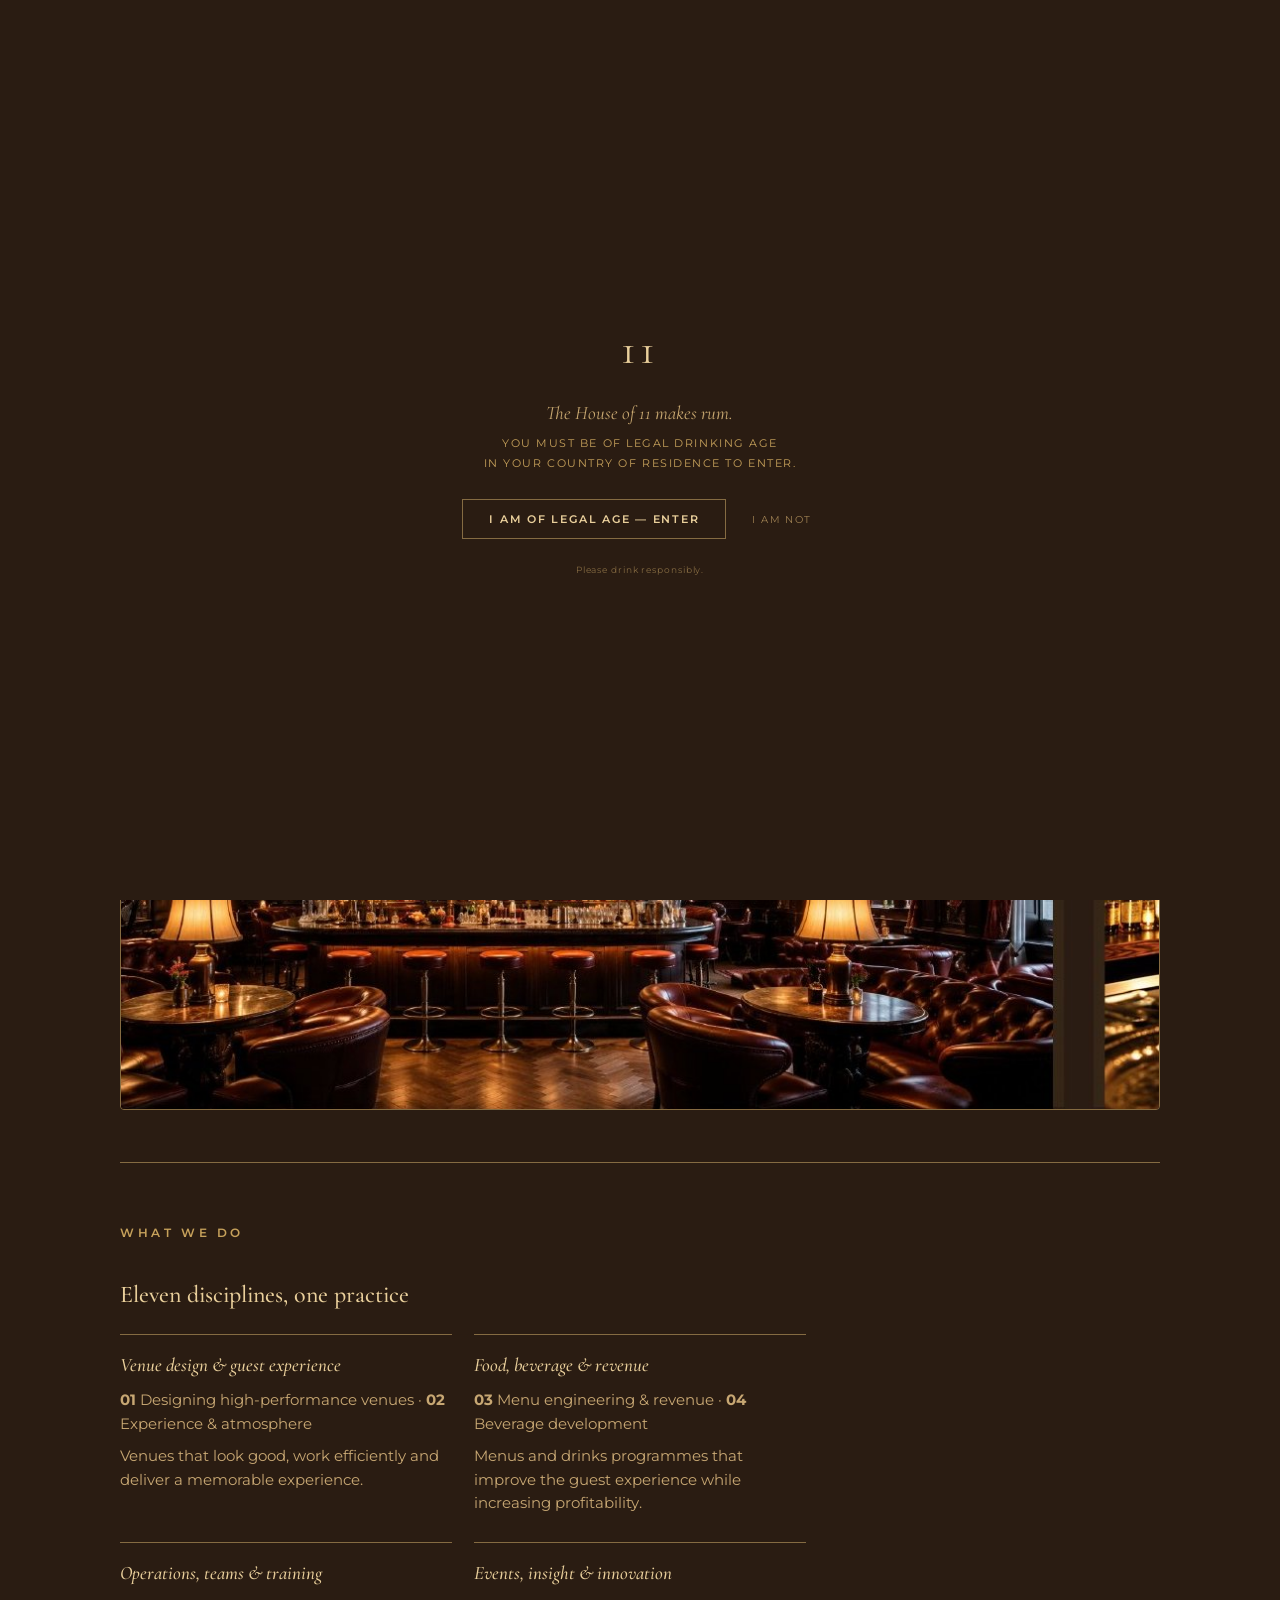
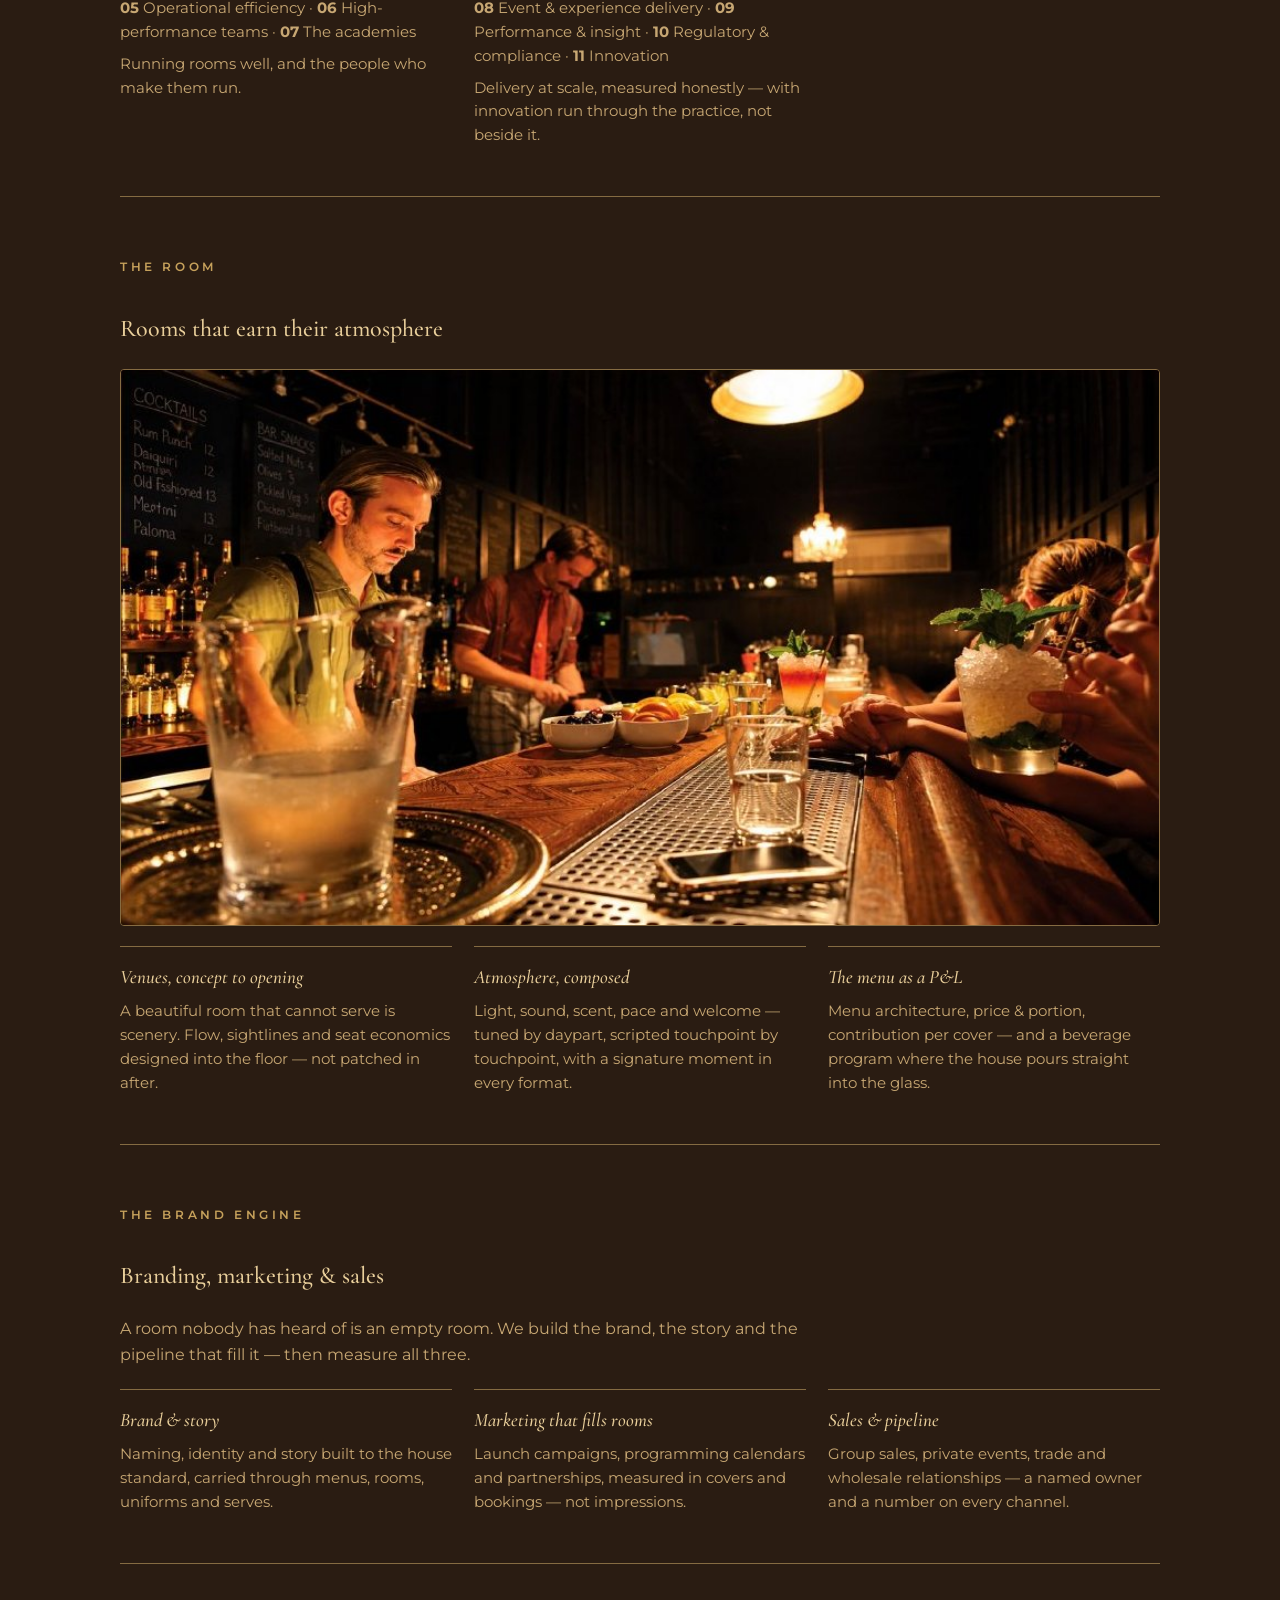
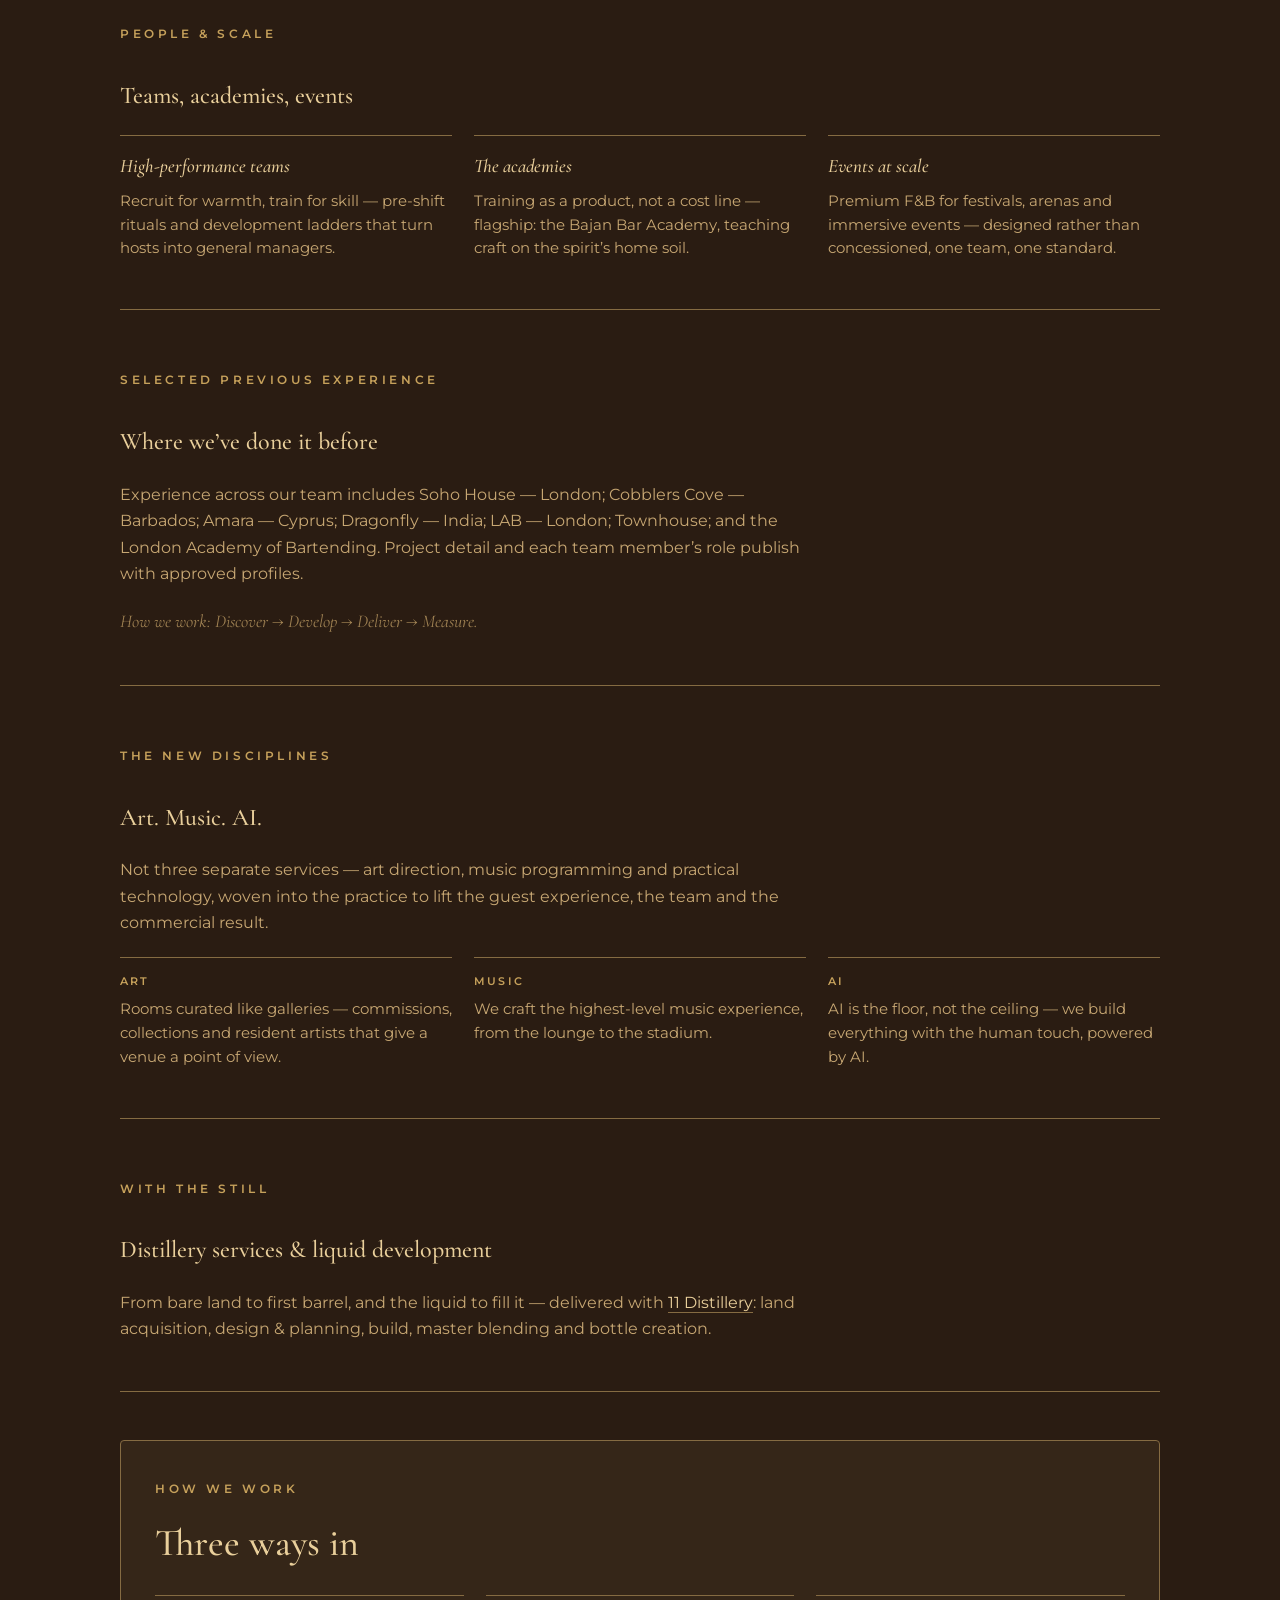
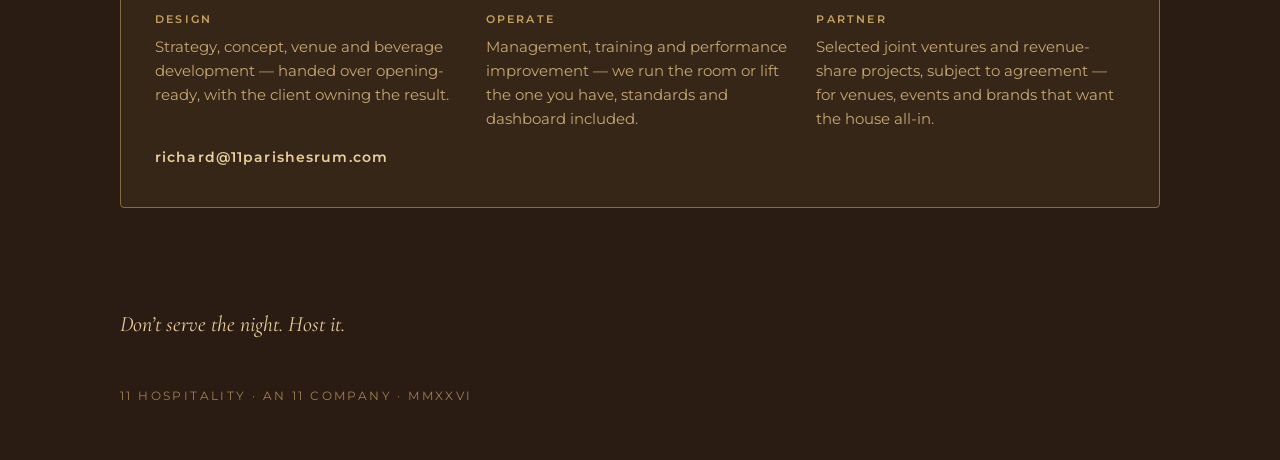
==== commit 0c64bcbf: "Brand language V1 across the site — pirates in reverse: It takes an island (home story), crew/voyage" ====
--- a/consultancy.html
+++ b/consultancy.html
@@ -17,6 +17,7 @@
       <a href="founders-club.html">Founders</a>
       <a href="distillery.html">Distillery</a>
       <a class="here" href="consultancy.html">Hospitality</a>
+      <a href="why-11.html">Why 11</a>
       <a href="https://www.11parishesrum.com/" target="_blank" rel="noopener">Investors ↗</a>
     </nav>
   </header>
@@ -25,7 +26,7 @@
     <p class="pre">11 Hospitality</p>
     <h1>Creating exceptional<br>hospitality experiences.</h1>
     <div class="hrule"></div>
-    <p class="lede">Building successful businesses. We create, develop and transform hospitality businesses — from a new venue to an existing one that needs to perform — combining years of international experience with creative thinking, operational expertise and a strong commercial understanding.</p>
+    <p class="lede">Building successful businesses. We create, develop and transform hospitality businesses — from a new venue to an existing one that needs to perform — combining years of international experience with creative thinking, operational expertise and a strong commercial understanding. A lifetime spent building some of the most exciting bars and restaurants in the world, now flying one flag.</p>
     <p class="coming">B2B · Services · By 11, born in Barbados</p>
     <img class="banner" src="assets/room.jpg" alt="A room composed to the house standard">
   </div>
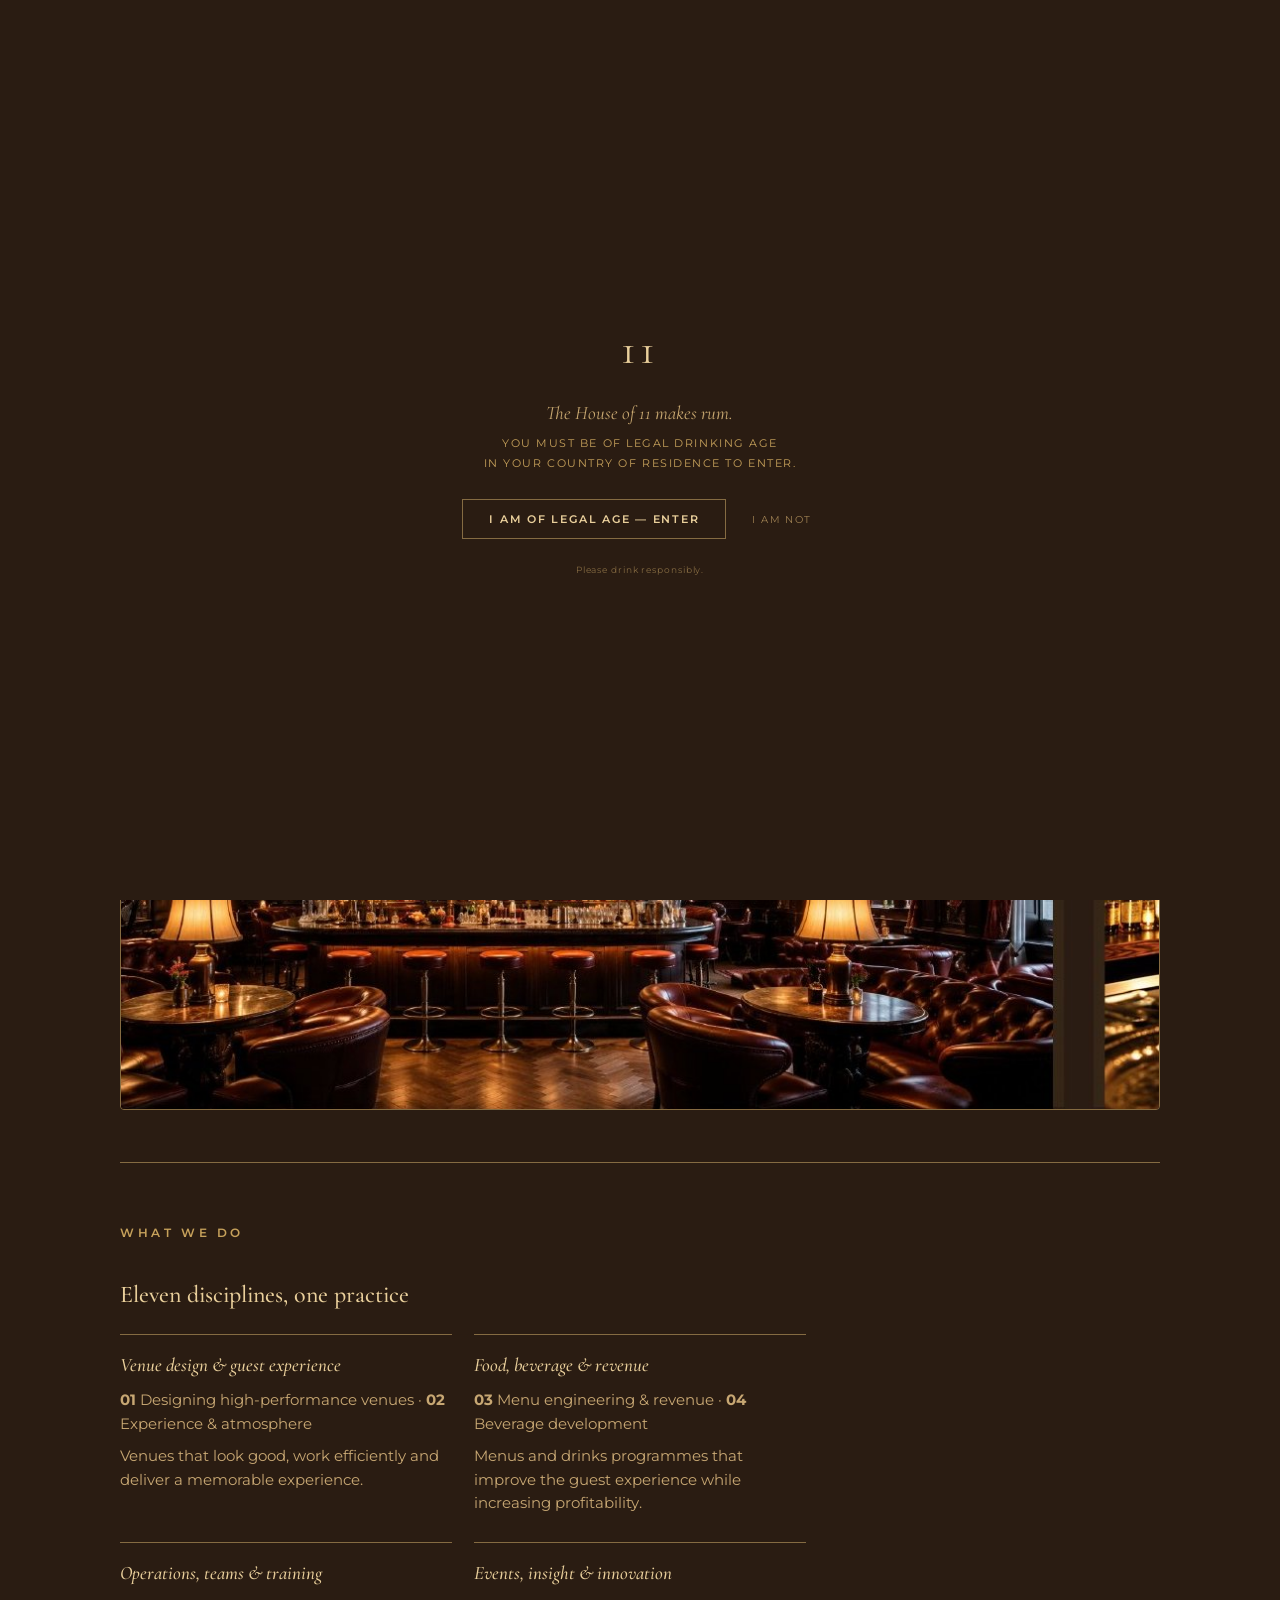
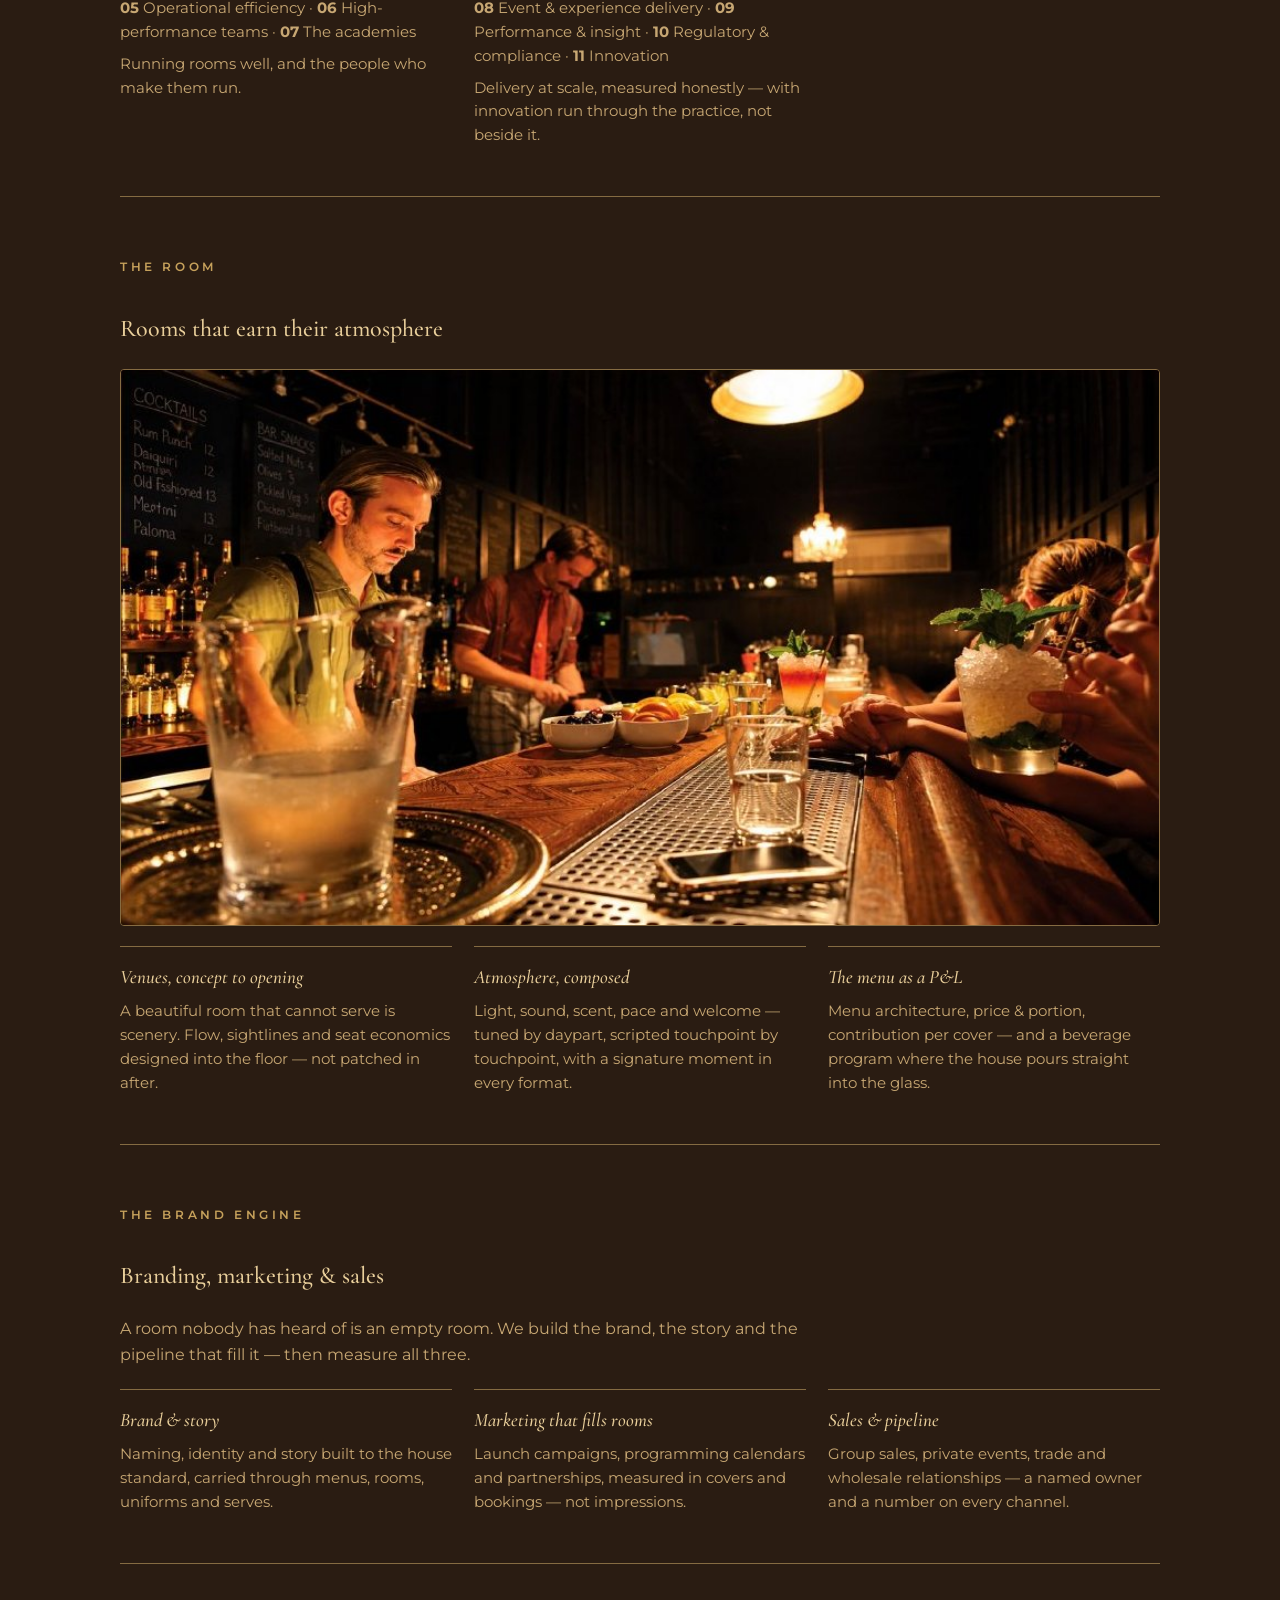
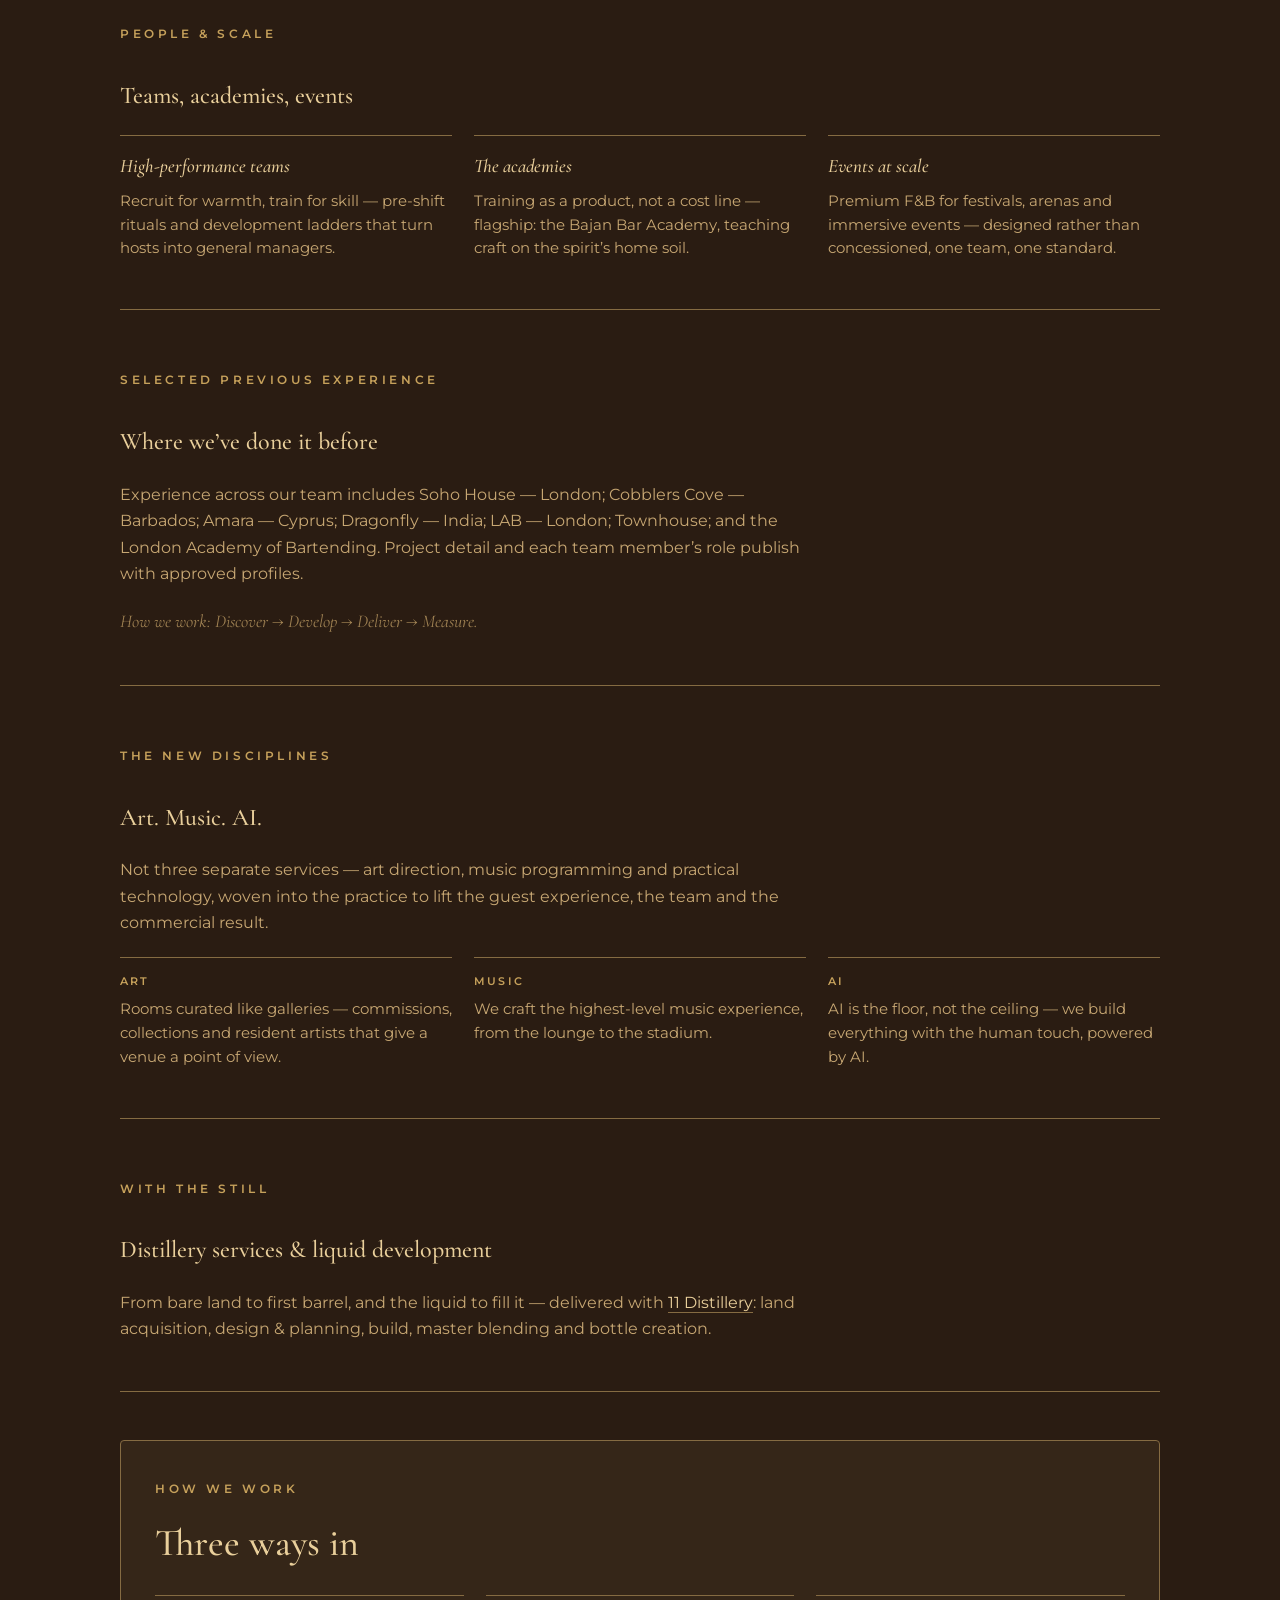
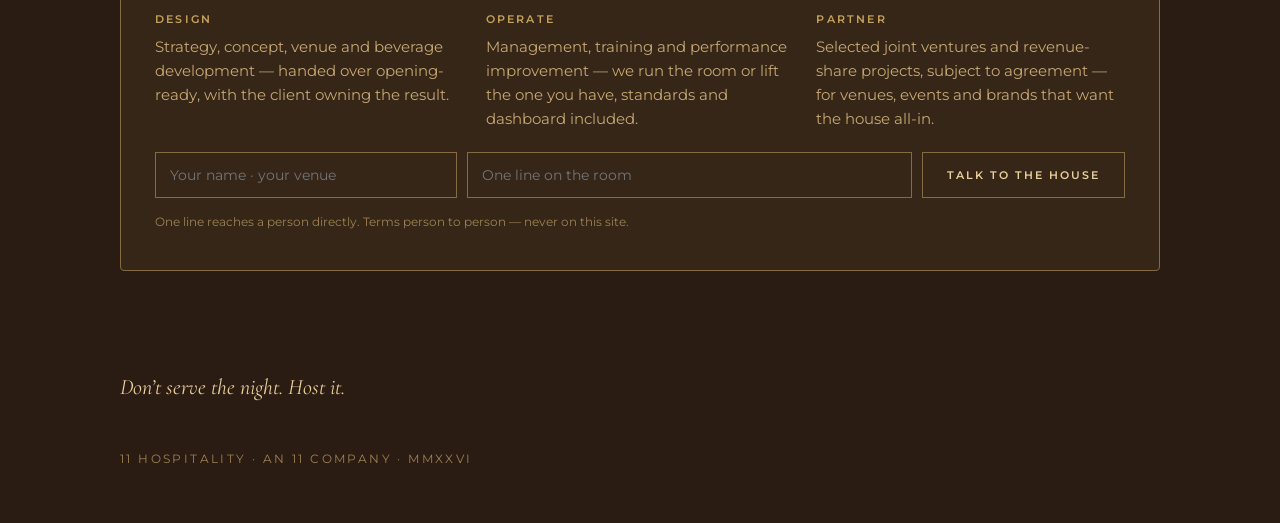
==== commit 71f656ce: "V4 — The Captain's Chart: horizon hero + lamp, chart-quadrant doors, sea world behind the door, livi" ====
--- a/consultancy.html
+++ b/consultancy.html
@@ -109,7 +109,12 @@
         <div class="col"><span class="tag">Operate</span><p>Management, training and performance improvement — we run the room or lift the one you have, standards and dashboard included.</p></div>
         <div class="col"><span class="tag">Partner</span><p>Selected joint ventures and revenue-share projects, subject to agreement — for venues, events and brands that want the house all-in.</p></div>
       </div>
-      <p class="mail">richard@11parishesrum.com</p>
+      <form class="row" id="roomform" style="display:flex;gap:10px;flex-wrap:wrap;margin-top:6px;">
+        <input type="text" id="rname" placeholder="Your name &middot; your venue" required style="flex:1 1 220px;background:transparent;border:1px solid var(--rule);color:var(--display);font-family:var(--sans);font-size:14px;padding:12px 14px;min-height:46px;">
+        <input type="text" id="rbrief" placeholder="One line on the room" required style="flex:2 1 280px;background:transparent;border:1px solid var(--rule);color:var(--display);font-family:var(--sans);font-size:14px;padding:12px 14px;min-height:46px;">
+        <button type="submit" style="background:none;border:1px solid var(--rule);color:var(--display);font-family:var(--sans);font-size:11px;letter-spacing:.18em;text-transform:uppercase;font-weight:600;padding:12px 24px;min-height:46px;cursor:pointer;">Talk to the house</button>
+      </form>
+      <p class="smallnote">One line reaches a person directly. Terms person to person — never on this site.</p>
     </div>
   </section>
 
@@ -140,5 +145,8 @@
   if(n)n.onclick=function(){window.location.href='https://www.responsibility.org/';};
 })();
 </script>
+<script>
+(function(){var f=document.getElementById('roomform');if(!f)return;f.addEventListener('submit',function(e){e.preventDefault();location.href='mailto:richard@11parishesrum.com?subject='+encodeURIComponent('The room \u2014 11 Hospitality')+'&body='+encodeURIComponent('From: '+document.getElementById('rname').value+'\nThe room: '+document.getElementById('rbrief').value+'\n\nSent from housesof11.com.');});})();
+</script>
 </body>
 </html>
--- a/style.css
+++ b/style.css
@@ -99,3 +99,87 @@
   .lede{font-size:16px; line-height:1.65;}
   .kicker{font-size:11px;}
 }
+
+/* ============================================================
+   V4 — THE CAPTAIN'S CHART
+   Two worlds, one gold. Treasure materials, never costume.
+   ============================================================ */
+:root{
+  --sea:#0F1A1C; --seapanel:#162426; --searule:#2a3b3e; --wake:#7FA8B8;
+}
+
+/* paper grain — the chart, not cardboard (2–3%) */
+.grain{position:relative;}
+.grain::before{content:""; position:absolute; inset:0; pointer-events:none; opacity:.028; mix-blend-mode:overlay;
+  background-image:repeating-linear-gradient(0deg, #fff 0 1px, transparent 1px 3px),
+                   repeating-linear-gradient(90deg, #fff 0 2px, transparent 2px 5px);}
+
+/* the gold line draws itself — once per page */
+.drawline{position:relative; overflow:hidden; background:none !important;}
+.drawline::after{content:""; position:absolute; inset:0; background:var(--rule); transform:scaleX(0); transform-origin:left center; animation:draw 1.6s ease-out .3s forwards;}
+@keyframes draw{to{transform:scaleX(1);}}
+
+/* the horizon hero — home */
+.horizon{position:relative; margin:26px 0 0; padding:110px 36px 96px; border:1px solid var(--panel-2);
+  background:radial-gradient(130% 95% at 50% 118%, #3a2a18 0%, #241810 46%, #150e08 100%);}
+.horizon .sealine{position:absolute; left:0; right:0; top:34%; height:1px;}
+.horizon .sealine::after{content:""; position:absolute; inset:0; background:rgba(233,207,155,.38); transform:scaleX(0); transform-origin:left center; animation:draw 2.2s ease-out .2s forwards;}
+.horizon .lamp{position:absolute; left:61%; top:calc(34% - 2.5px); width:5px; height:5px; border-radius:50%; background:var(--display);
+  box-shadow:0 0 14px 4px rgba(233,207,155,.55); opacity:0; animation:lampup 1.2s ease-out 2s forwards;}
+@keyframes lampup{to{opacity:1;}}
+.horizon .pre{font-family:var(--sans); font-size:11px; font-weight:600; letter-spacing:.3em; text-transform:uppercase; color:var(--kicker); font-style:normal;}
+.horizon h1{font-size:clamp(46px, 7vw, 82px); line-height:1.03; margin:10px 0 16px;}
+.horizon p.lede{font-family:var(--serif); font-style:italic; font-size:19px; line-height:1.55; margin:0; max-width:34em; color:var(--body);}
+
+/* the doors as chart quadrants */
+.doorsgrid{position:relative;}
+.doorsgrid::before{content:""; position:absolute; left:50%; top:0; bottom:0; border-left:1px solid rgba(127,168,184,.22); pointer-events:none;}
+@media (max-width:880px){ .doorsgrid::before{display:none;} }
+.card{position:relative; overflow:hidden;}
+.card .monu{position:absolute; right:6px; top:-28px; font-family:var(--serif); font-size:110px; line-height:1; color:rgba(233,207,155,.07); pointer-events:none; user-select:none;}
+.card:hover{border-color:var(--kicker);}
+.card:hover h3 a{color:var(--display);}
+
+/* numeral as monument — voyage pages & cards */
+.monument{position:absolute; right:-10px; top:-40px; font-family:var(--serif); font-size:min(40vh, 320px); line-height:1; color:rgba(233,207,155,.06); pointer-events:none; user-select:none; z-index:0;}
+
+/* coordinates as jewellery */
+.coords{font-family:var(--sans); font-size:10px; letter-spacing:.22em; color:var(--wake); text-transform:uppercase;}
+
+/* the sea — member world */
+.sea-world{background:var(--sea) !important;}
+.sea-world .panelled, .sea-world .voy{background:var(--seapanel); border-color:var(--searule);}
+.lampup-transition{transition:background-color .6s ease;}
+
+/* the quiet form — one hand to shake per journey */
+.quiet{border:1px solid var(--panel-2); background:var(--panel); border-radius:4px; padding:26px 26px; display:flex; flex-direction:column; gap:10px;}
+.quiet .q-k{font-family:var(--sans); font-size:10.5px; font-weight:600; letter-spacing:.24em; text-transform:uppercase; color:var(--kicker); margin:0;}
+.quiet h3{font-size:24px; margin:0;}
+.quiet p{margin:0; font-size:14px; max-width:44em;}
+.quiet .row{display:flex; gap:10px; flex-wrap:wrap; margin-top:6px;}
+.quiet input{flex:1 1 220px; background:transparent; border:1px solid var(--rule); color:var(--display); font-family:var(--sans); font-size:14px; padding:12px 14px; min-height:46px;}
+.quiet input::placeholder{color:var(--quiet);}
+.quiet button, .quiet .go{background:none; border:1px solid var(--rule); color:var(--display); font-family:var(--sans); font-size:11px; letter-spacing:.18em; text-transform:uppercase; font-weight:600; padding:12px 24px; min-height:46px; cursor:pointer;}
+.quiet button:hover, .quiet .go:hover{border-color:var(--kicker);}
+.quiet .small{font-size:11.5px; color:var(--quiet);}
+
+/* craft floor — tap targets (UX pass P2) */
+@media (max-width:700px){
+  nav.site{gap:6px 14px;}
+  nav.site a{padding:10px 4px; font-size:12px;}
+  footer a, .cta a{padding-block:8px; display:inline-block;}
+}
+/* craft floor — contrast lift for the quietest gold at small sizes (UX pass P3) */
+@media (max-width:700px){
+  .smallnote, footer .note, .card .abv{color:#B08F5F;}
+}
+/* craft floor — reduced motion: the route simply exists, already drawn */
+@media (prefers-reduced-motion: reduce){
+  .drawline::after, .horizon .sealine::after{animation:none; transform:scaleX(1);}
+  .horizon .lamp{animation:none; opacity:1;}
+  .lampup-transition{transition:none;}
+  .chartdraw{animation:none !important; stroke-dashoffset:0 !important;}
+}
+/* the living chart — routes draw once */
+.chartdraw{stroke-dasharray:1200; stroke-dashoffset:1200; animation:chart 3s ease-out .4s forwards;}
+@keyframes chart{to{stroke-dashoffset:0;}}
